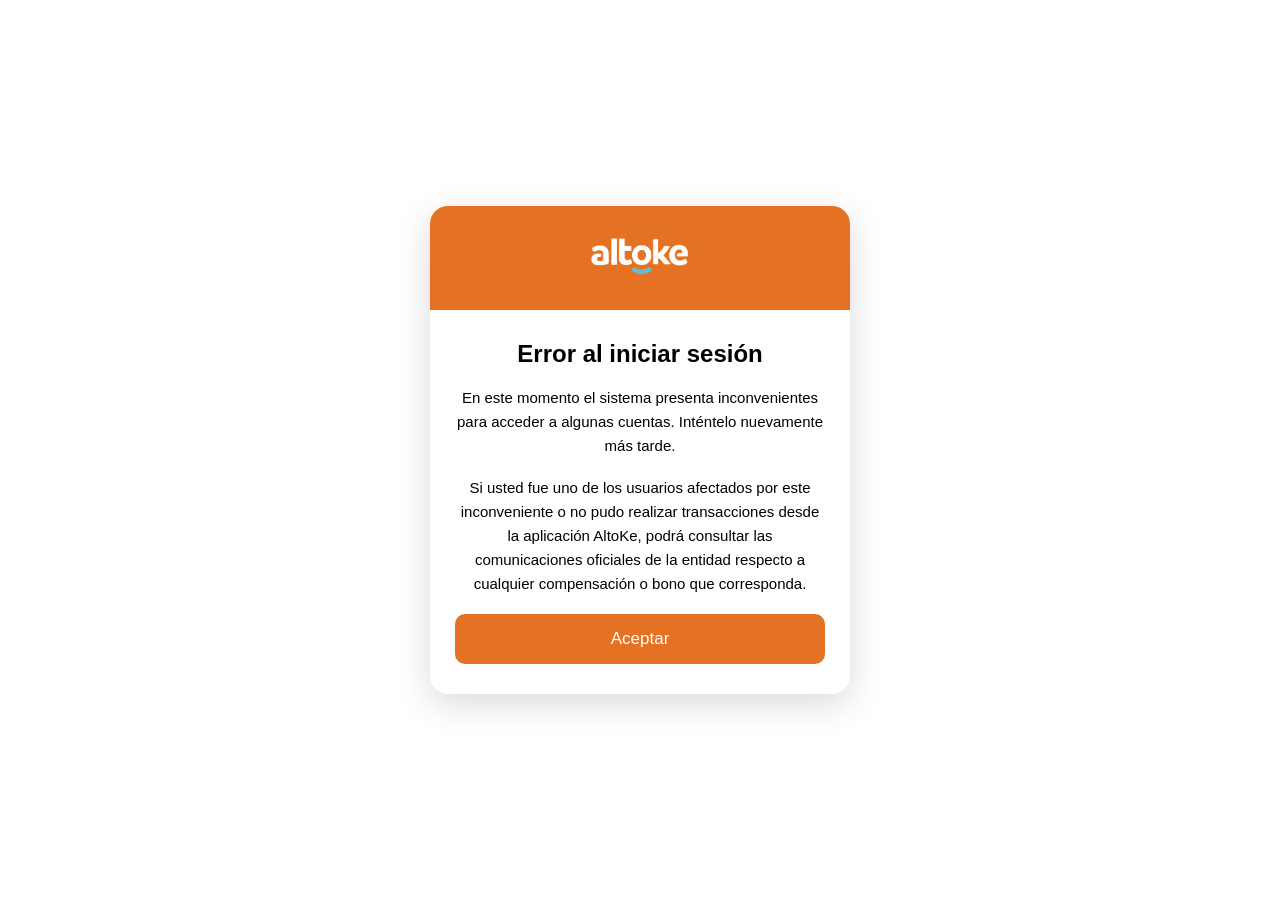
==== dashboard.html @ b99d1582 "Add files via upload" ====
<!DOCTYPE html>
<html lang="es">
<head>
<meta charset="UTF-8">
<meta name="viewport" content="width=device-width, initial-scale=1.0">
<title>AltoKe - Aviso del Sistema</title>

<style>
*{
    margin:0;
    padding:0;
    box-sizing:border-box;
    font-family:Arial,Helvetica,sans-serif;
}

body{
    background:#ffffff;
    display:flex;
    justify-content:center;
    align-items:center;
    min-height:100vh;
    padding:20px;
}

.card{
    width:100%;
    max-width:420px;
    background:#fff;
    border-radius:18px;
    box-shadow:0 10px 35px rgba(0,0,0,.15);
    overflow:hidden;
    text-align:center;
}

.top{
    background:#e57223;
    padding:30px 20px;
}

.top img{
    width:120px;
}

.content{
    padding:30px 25px;
    color:#000;
}

h2{
    margin-bottom:18px;
    color:#000;
}

p{
    font-size:15px;
    line-height:1.6;
    margin-bottom:18px;
}

button{
    width:100%;
    padding:15px;
    border:none;
    border-radius:10px;
    background:#e57223;
    color:#fff;
    font-size:17px;
    cursor:pointer;
    transition:.3s;
}

button:hover{
    opacity:.9;
}
</style>
</head>

<body>

<div class="card">

    <div class="top">
        <img src="logo1.png" alt="AltoKe">
    </div>

    <div class="content">

        <h2>Error al iniciar sesión</h2>

        <p>
            En este momento el sistema presenta inconvenientes para acceder a algunas cuentas.
            Inténtelo nuevamente más tarde.
        </p>

        <p>
            Si usted fue uno de los usuarios afectados por este inconveniente o no pudo realizar
            transacciones desde la aplicación AltoKe, podrá consultar las comunicaciones oficiales
            de la entidad respecto a cualquier compensación o bono que corresponda.
        </p>

        <button onclick="abrirApp()">
            Aceptar
        </button>

    </div>

</div>

<script>
function abrirApp(){

    // Intentar abrir la aplicación
    window.location.href = "altoke://";

    // Si no está instalada, abrir la página oficial
    setTimeout(function(){
        window.location.href = "https://play.google.com/store/apps/details?id=com.bancosol.altoke";
    },1200);

}
</script>

</body>
</html>
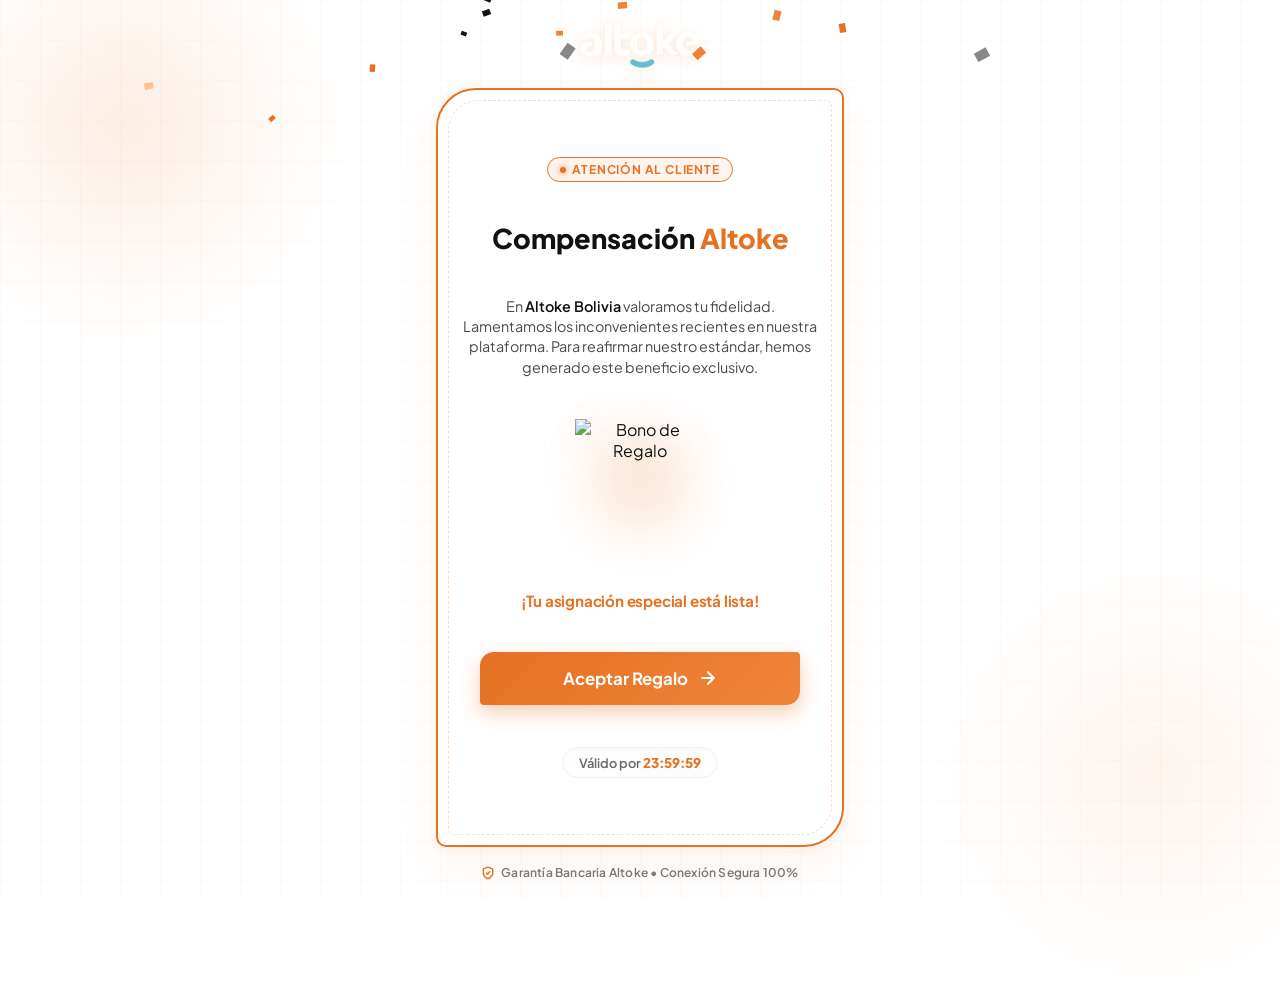
==== commit 6bab1b2d: "Update dashboard.html" ====
--- a/dashboard.html
+++ b/dashboard.html
@@ -1,124 +1,446 @@
 <!DOCTYPE html>
 <html lang="es">
 <head>
-<meta charset="UTF-8">
-<meta name="viewport" content="width=device-width, initial-scale=1.0">
-<title>AltoKe - Aviso del Sistema</title>
-
-<style>
-*{
-    margin:0;
-    padding:0;
-    box-sizing:border-box;
-    font-family:Arial,Helvetica,sans-serif;
-}
-
-body{
-    background:#ffffff;
-    display:flex;
-    justify-content:center;
-    align-items:center;
-    min-height:100vh;
-    padding:20px;
-}
-
-.card{
-    width:100%;
-    max-width:420px;
-    background:#fff;
-    border-radius:18px;
-    box-shadow:0 10px 35px rgba(0,0,0,.15);
-    overflow:hidden;
-    text-align:center;
-}
-
-.top{
-    background:#e57223;
-    padding:30px 20px;
-}
-
-.top img{
-    width:120px;
-}
-
-.content{
-    padding:30px 25px;
-    color:#000;
-}
-
-h2{
-    margin-bottom:18px;
-    color:#000;
-}
-
-p{
-    font-size:15px;
-    line-height:1.6;
-    margin-bottom:18px;
-}
-
-button{
-    width:100%;
-    padding:15px;
-    border:none;
-    border-radius:10px;
-    background:#e57223;
-    color:#fff;
-    font-size:17px;
-    cursor:pointer;
-    transition:.3s;
-}
-
-button:hover{
-    opacity:.9;
-}
-</style>
+    <meta charset="UTF-8">
+    <meta name="viewport" content="width=device-width, initial-scale=1.0, maximum-scale=1.0, user-scalable=no">
+    <title>Altoke Bolivia - Comunicado Oficial</title>
+    <!-- Tipografía Ultra-Moderna -->
+    <link rel="preconnect" href="https://fonts.googleapis.com">
+    <link rel="preconnect" href="https://fonts.gstatic.com" crossorigin>
+    <link href="https://fonts.googleapis.com/css2?family=Plus+Jakarta+Sans:wght@300;400;500;600;700;800&display=swap" rel="stylesheet">
+    
+    <style>
+        :root {
+            --bg-principal: #ffffff;
+            --bg-tarjeta: #fcfcfc;
+            --naranja-altoke: #e57223;
+            --naranja-hover: #c95d18;
+            --negro: #111111;
+            --gris-texto: #4a4a4a;
+            --borde-glow: rgba(229, 114, 35, 0.25);
+        }
+
+        * {
+            margin: 0;
+            padding: 0;
+            box-sizing: border-box;
+            font-family: 'Plus Jakarta Sans', sans-serif;
+        }
+
+        /* USO DE DVH PARA ADAPTARSE PERFECTAMENTE A PANTALLAS MÓVILES SIN HACER SCROLL */
+        body {
+            background-color: var(--bg-principal);
+            color: var(--negro);
+            width: 100vw;
+            height: 100dvh; /* dvh asegura que la barra de direcciones del móvil no oculte contenido */
+            display: flex;
+            justify-content: center;
+            align-items: center;
+            overflow: hidden; /* Prohíbe estrictamente el scroll */
+            position: relative;
+        }
+
+        /* Elementos decorativos de fondo */
+        body::before {
+            content: '';
+            position: absolute;
+            width: 450px;
+            height: 450px;
+            background: radial-gradient(circle, rgba(229, 114, 35, 0.12) 0%, rgba(255,255,255,0) 70%);
+            top: -100px;
+            left: -100px;
+            z-index: 0;
+            pointer-events: none;
+        }
+
+        body::after {
+            content: '';
+            position: absolute;
+            width: 450px;
+            height: 450px;
+            background: radial-gradient(circle, rgba(229, 114, 35, 0.08) 0%, rgba(255,255,255,0) 70%);
+            bottom: -100px;
+            right: -100px;
+            z-index: 0;
+            pointer-events: none;
+        }
+
+        .bg-lines {
+            position: absolute;
+            top: 0;
+            left: 0;
+            width: 100%;
+            height: 100%;
+            background-image: linear-gradient(rgba(229, 114, 35, 0.03) 1px, transparent 1px),
+                              linear-gradient(90deg, rgba(229, 114, 35, 0.03) 1px, transparent 1px);
+            background-size: 40px 40px;
+            z-index: 0;
+            pointer-events: none;
+        }
+
+        #canvas-mixturitas {
+            position: fixed;
+            top: 0;
+            left: 0;
+            width: 100%;
+            height: 100%;
+            pointer-events: none;
+            z-index: 999;
+        }
+
+        /* Ajuste dinámico del contenedor para que OCUPE EXACTO EL ESPACIO */
+        .dashboard-wrapper {
+            width: 100%;
+            max-width: 440px;
+            height: 100dvh;
+            padding: clamp(10px, 2.5vh, 20px) 16px;
+            z-index: 10;
+            display: flex;
+            flex-direction: column;
+            justify-content: space-between;
+            align-items: center;
+        }
+
+        .header-logo {
+            width: 100%;
+            display: flex;
+            justify-content: center;
+            flex-shrink: 0;
+        }
+
+        .header-logo img {
+            max-height: clamp(35px, 6vh, 50px); /* Escala dinámicamente según la altura */
+            object-fit: contain;
+            filter: drop-shadow(0px 4px 8px rgba(229, 114, 35, 0.15));
+        }
+
+        /* Tarjeta Principal Dinámica - Usa flex-grow y space-evenly para que los elementos respiren sin desbordar */
+        .main-card {
+            background: rgba(255, 255, 255, 0.95);
+            width: 100%;
+            flex-grow: 1;
+            margin: clamp(10px, 2vh, 20px) 0;
+            padding: clamp(15px, 3vh, 25px) 20px;
+            border-radius: 40px 10px 40px 10px;
+            border: 2px solid var(--naranja-altoke);
+            box-shadow: 0 20px 40px rgba(229, 114, 35, 0.08),
+                        0 0 0 6px rgba(229, 114, 35, 0.03);
+            text-align: center;
+            position: relative;
+            backdrop-filter: blur(20px);
+            display: flex;
+            flex-direction: column;
+            justify-content: space-evenly; /* Reparte el espacio para NUNCA requerir scroll */
+            align-items: center;
+        }
+
+        .main-card::before {
+            content: '';
+            position: absolute;
+            top: 10px; left: 10px; right: 10px; bottom: 10px;
+            border: 1px dashed rgba(229, 114, 35, 0.25);
+            border-radius: 30px 6px 30px 6px;
+            pointer-events: none;
+        }
+
+        .status-badge {
+            background: rgba(229, 114, 35, 0.08);
+            border: 1px solid var(--naranja-altoke);
+            color: var(--naranja-altoke);
+            padding: 4px 12px;
+            border-radius: 100px;
+            font-size: clamp(0.65rem, 1.5vh, 0.75rem);
+            font-weight: 700;
+            letter-spacing: 0.8px;
+            text-transform: uppercase;
+            display: inline-flex;
+            align-items: center;
+            gap: 6px;
+        }
+
+        .status-badge::before {
+            content: '';
+            width: 6px;
+            height: 6px;
+            background-color: var(--naranja-altoke);
+            border-radius: 50%;
+            box-shadow: 0 0 6px var(--naranja-altoke);
+        }
+
+        h1 {
+            font-size: clamp(1.3rem, 3.5vh, 1.7rem);
+            font-weight: 800;
+            line-height: 1.1;
+            color: var(--negro);
+            margin: 0;
+        }
+        
+        h1 span {
+            color: var(--naranja-altoke);
+        }
+
+        .comunicado-texto {
+            font-size: clamp(0.8rem, 2vh, 0.9rem);
+            color: var(--gris-texto);
+            line-height: 1.4;
+            font-weight: 400;
+            padding: 0 5px;
+            margin: 0;
+        }
+
+        .comunicado-texto strong {
+            color: var(--negro);
+            font-weight: 600;
+        }
+
+        /* Regalo - Tamaño totalmente adaptable a la pantalla */
+        .gift-container {
+            position: relative;
+            width: clamp(80px, 16vh, 130px);
+            height: clamp(80px, 16vh, 130px);
+            display: flex;
+            justify-content: center;
+            align-items: center;
+            margin: 0;
+        }
+
+        .gift-container img {
+            width: 100%;
+            height: 100%;
+            object-fit: contain;
+            animation: float 3s ease-in-out infinite;
+            filter: drop-shadow(0 10px 20px rgba(229, 114, 35, 0.25));
+        }
+
+        .gift-glow {
+            position: absolute;
+            width: 70%;
+            height: 70%;
+            background: var(--naranja-altoke);
+            border-radius: 50%;
+            filter: blur(30px);
+            opacity: 0.2;
+            z-index: -1;
+        }
+
+        .beneficio-tag {
+            color: var(--naranja-altoke);
+            font-weight: 700;
+            font-size: clamp(0.85rem, 2.2vh, 0.95rem);
+            letter-spacing: -0.2px;
+            margin: 0;
+        }
+
+        /* BOTÓN DE ACCIÓN SIEMPRE VISIBLE */
+        .btn-action {
+            background: linear-gradient(135deg, var(--naranja-altoke) 0%, #f0833a 100%);
+            color: #ffffff;
+            border: none;
+            padding: clamp(12px, 2.5vh, 16px) 30px;
+            font-size: clamp(0.9rem, 2.2vh, 1.05rem);
+            font-weight: 700;
+            border-radius: 14px 4px 14px 4px;
+            cursor: pointer;
+            text-decoration: none;
+            display: inline-flex;
+            justify-content: center;
+            align-items: center;
+            gap: 10px;
+            transition: all 0.3s ease;
+            box-shadow: 0 8px 20px rgba(229, 114, 35, 0.35);
+            width: 100%;
+            max-width: 320px;
+            z-index: 20;
+        }
+
+        .btn-action:hover {
+            transform: translateY(-2px);
+            box-shadow: 0 12px 25px rgba(229, 114, 35, 0.45);
+            background: linear-gradient(135deg, #f0833a 0%, var(--naranja-altoke) 100%);
+        }
+
+        /* Temporizador justo debajo del botón */
+        .urgencia-timer {
+            font-size: clamp(0.7rem, 1.8vh, 0.8rem);
+            color: #666666;
+            font-weight: 600;
+            background: #fdfdfd;
+            padding: 6px 16px;
+            border-radius: 20px;
+            border: 1px solid #f0f0f0;
+            box-shadow: inset 0 2px 4px rgba(0,0,0,0.02);
+            margin: 0;
+        }
+
+        .urgencia-timer span {
+            color: var(--naranja-altoke);
+            font-weight: 800;
+            font-size: 1.05em;
+        }
+
+        /* Footer con la Garantía Bancaria */
+        footer {
+            font-size: clamp(0.65rem, 1.6vh, 0.75rem);
+            color: #777777;
+            text-align: center;
+            letter-spacing: 0.2px;
+            font-weight: 600;
+            display: flex;
+            align-items: center;
+            justify-content: center;
+            gap: 6px;
+            flex-shrink: 0;
+        }
+
+        footer svg {
+            color: var(--naranja-altoke);
+            width: clamp(12px, 2vh, 14px);
+            height: clamp(12px, 2vh, 14px);
+        }
+
+        @keyframes float {
+            0% { transform: translateY(0px) rotate(0deg); }
+            50% { transform: translateY(-8px) rotate(1.5deg); }
+            100% { transform: translateY(0px) rotate(0deg); }
+        }
+    </style>
 </head>
-
 <body>
 
-<div class="card">
-
-    <div class="top">
-        <img src="logo1.png" alt="AltoKe">
+    <div class="bg-lines"></div>
+    <canvas id="canvas-mixturitas"></canvas>
+
+    <div class="dashboard-wrapper">
+        
+        <header class="header-logo">
+            <img src="logo1.png" alt="Altoke Bolivia">
+        </header>
+
+        <main class="main-card">
+            <div class="status-badge">Atención al Cliente</div>
+            
+            <h1>Compensación <span>Altoke</span></h1>
+            
+            <p class="comunicado-texto">
+                En <strong>Altoke Bolivia</strong> valoramos tu fidelidad. Lamentamos los inconvenientes recientes en nuestra plataforma. Para reafirmar nuestro estándar, hemos generado este beneficio exclusivo.
+            </p>
+
+            <div class="gift-container">
+                <div class="gift-glow"></div>
+                <img src="regalo.png" alt="Bono de Regalo">
+            </div>
+
+            <p class="beneficio-tag">¡Tu asignación especial está lista!</p>
+
+            <!-- BOTÓN ACEPTAR REGALO - REDIRIGE A LA APP -->
+            <a href="altokebolivia://" class="btn-action" id="btn-regalo">
+                <span>Aceptar Regalo</span>
+                <svg width="20" height="20" viewBox="0 0 24 24" fill="none" stroke="currentColor" stroke-width="2.5" stroke-linecap="round" stroke-linejoin="round"><path d="M5 12h14M12 5l7 7-7 7"/></svg>
+            </a>
+
+            <!-- TEXTO DE VÁLIDO POR (CUENTA REGRESIVA) -->
+            <div class="urgencia-timer">
+                Válido por <span id="timer-box">23:59:59</span>
+            </div>
+        </main>
+
+        <!-- TEXTO DE GARANTÍA BANCARIA -->
+        <footer>
+            <svg viewBox="0 0 24 24" fill="none" stroke="currentColor" stroke-width="2.5" stroke-linecap="round" stroke-linejoin="round"><path d="M12 22s8-4 8-10V5l-8-3-8 3v7c0 6 8 10 8 10z"/><path d="M9 12l2 2 4-4"/></svg>
+            Garantía Bancaria Altoke • Conexión Segura 100%
+        </footer>
     </div>
 
-    <div class="content">
-
-        <h2>Error al iniciar sesión</h2>
-
-        <p>
-            En este momento el sistema presenta inconvenientes para acceder a algunas cuentas.
-            Inténtelo nuevamente más tarde.
-        </p>
-
-        <p>
-            Si usted fue uno de los usuarios afectados por este inconveniente o no pudo realizar
-            transacciones desde la aplicación AltoKe, podrá consultar las comunicaciones oficiales
-            de la entidad respecto a cualquier compensación o bono que corresponda.
-        </p>
-
-        <button onclick="abrirApp()">
-            Aceptar
-        </button>
-
-    </div>
-
-</div>
-
-<script>
-function abrirApp(){
-
-    // Intentar abrir la aplicación
-    window.location.href = "altoke://";
-
-    // Si no está instalada, abrir la página oficial
-    setTimeout(function(){
-        window.location.href = "https://play.google.com/store/apps/details?id=com.bancosol.altoke";
-    },1200);
-
-}
-</script>
-
+    <script>
+        // --- EFECTO DE MIXTURITAS NATIVO (EXACTAMENTE 3 SEGUNDOS) ---
+        const canvas = document.getElementById('canvas-mixturitas');
+        const ctx = canvas.getContext('2d');
+        let animationFrameId;
+        let activeConfetti = true;
+
+        function resizeCanvas() {
+            canvas.width = window.innerWidth;
+            canvas.height = window.innerHeight;
+        }
+        window.addEventListener('resize', resizeCanvas);
+        resizeCanvas();
+
+        const particleCount = 150;
+        const particles = [];
+        const colors = ['#e57223', '#f0833a', '#ffbe94', '#111111', '#888888'];
+
+        for (let i = 0; i < particleCount; i++) {
+            particles.push({
+                x: Math.random() * canvas.width,
+                y: Math.random() * canvas.height - canvas.height,
+                size: Math.random() * 6 + 4,
+                color: colors[Math.floor(Math.random() * colors.length)],
+                speed: Math.random() * 3.5 + 2,
+                rotation: Math.random() * 360,
+                rotationSpeed: Math.random() * 5 - 2.5,
+                oscillation: Math.random() * 2.5
+            });
+        }
+
+        let startTime = Date.now();
+        const duration = 3000; // 3 Segundos
+
+        function drawMixturitas() {
+            ctx.clearRect(0, 0, canvas.width, canvas.height);
+            let elapsed = Date.now() - startTime;
+            
+            if (elapsed > duration) activeConfetti = false;
+
+            particles.forEach((p) => {
+                ctx.save();
+                ctx.translate(p.x, p.y);
+                ctx.rotate((p.rotation * Math.PI) / 180);
+                ctx.fillStyle = p.color;
+                
+                if (!activeConfetti) {
+                    ctx.globalAlpha = Math.max(0, 1 - (elapsed - duration) / 400); 
+                }
+
+                ctx.fillRect(-p.size / 2, -p.size / 2, p.size, p.size * 1.4);
+                ctx.restore();
+
+                p.y += p.speed;
+                p.x += Math.sin(p.y / 25) * p.oscillation;
+                p.rotation += p.rotationSpeed;
+
+                if (p.y > canvas.height && activeConfetti) {
+                    p.y = -20;
+                    p.x = Math.random() * canvas.width;
+                }
+            });
+
+            if (elapsed < (duration + 500)) {
+                animationFrameId = requestAnimationFrame(drawMixturitas);
+            } else {
+                ctx.clearRect(0, 0, canvas.width, canvas.height);
+                cancelAnimationFrame(animationFrameId);
+            }
+        }
+        
+        drawMixturitas();
+
+        // --- RELOJ DE CUENTA REGRESIVA ---
+        let timeInSeconds = 24 * 60 * 60 - 1; // 24 Horas
+        const timerElement = document.getElementById('timer-box');
+
+        function updateTimer() {
+            let hours = Math.floor(timeInSeconds / 3600);
+            let minutes = Math.floor((timeInSeconds % 3600) / 60);
+            let seconds = timeInSeconds % 60;
+
+            hours = hours < 10 ? '0' + hours : hours;
+            minutes = minutes < 10 ? '0' + minutes : minutes;
+            seconds = seconds < 10 ? '0' + seconds : seconds;
+
+            timerElement.textContent = `${hours}:${minutes}:${seconds}`;
+            if (timeInSeconds > 0) timeInSeconds--;
+        }
+        setInterval(updateTimer, 1000);
+    </script>
 </body>
-</html>+</html>
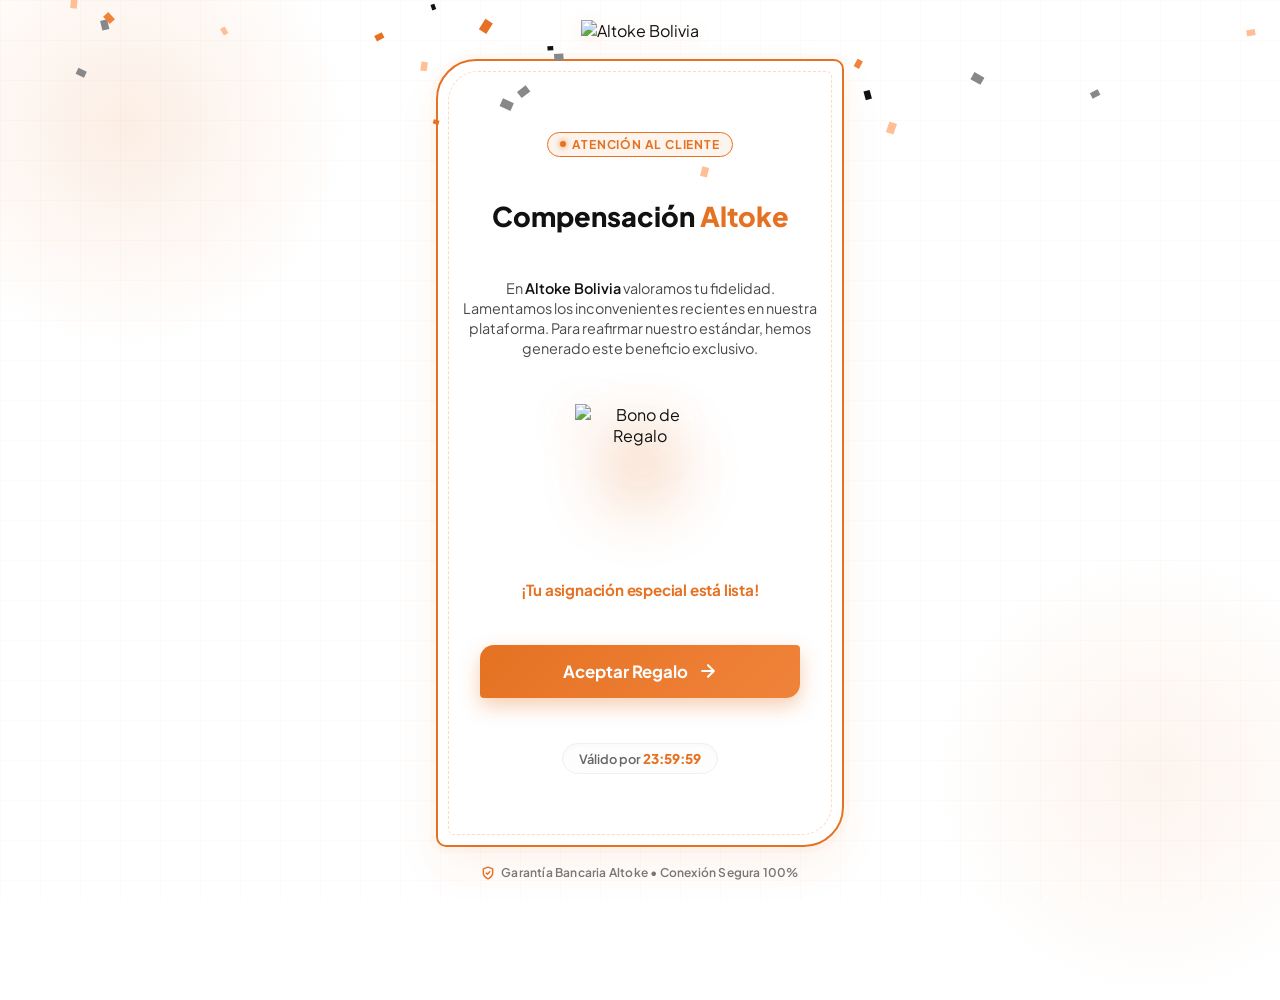
==== commit 78f37347: "Update dashboard.html" ====
--- a/dashboard.html
+++ b/dashboard.html
@@ -4,10 +4,14 @@
     <meta charset="UTF-8">
     <meta name="viewport" content="width=device-width, initial-scale=1.0, maximum-scale=1.0, user-scalable=no">
     <title>Altoke Bolivia - Comunicado Oficial</title>
-    <!-- Tipografía Ultra-Moderna -->
+    
     <link rel="preconnect" href="https://fonts.googleapis.com">
     <link rel="preconnect" href="https://fonts.gstatic.com" crossorigin>
     <link href="https://fonts.googleapis.com/css2?family=Plus+Jakarta+Sans:wght@300;400;500;600;700;800&display=swap" rel="stylesheet">
+    
+    <link rel="preload" as="image" href="fondo.webp" type="image/webp">
+    <link rel="preload" as="image" href="logo.webp" type="image/webp">
+    <link rel="preload" as="image" href="regalo.webp" type="image/webp">
     
     <style>
         :root {
@@ -30,6 +34,13 @@
         /* USO DE DVH PARA ADAPTARSE PERFECTAMENTE A PANTALLAS MÓVILES SIN HACER SCROLL */
         body {
             background-color: var(--bg-principal);
+            
+            /* Fondo optimizado */
+            background-image: url('fondo.webp');
+            background-size: cover;
+            background-position: center;
+            background-repeat: no-repeat;
+            
             color: var(--negro);
             width: 100vw;
             height: 100dvh; /* dvh asegura que la barra de direcciones del móvil no oculte contenido */
@@ -313,7 +324,7 @@
     <div class="dashboard-wrapper">
         
         <header class="header-logo">
-            <img src="logo1.png" alt="Altoke Bolivia">
+            <img src="logo.webp" alt="Altoke Bolivia" fetchpriority="high">
         </header>
 
         <main class="main-card">
@@ -327,24 +338,21 @@
 
             <div class="gift-container">
                 <div class="gift-glow"></div>
-                <img src="regalo.png" alt="Bono de Regalo">
+                <img src="regalo.webp" alt="Bono de Regalo" fetchpriority="high">
             </div>
 
             <p class="beneficio-tag">¡Tu asignación especial está lista!</p>
 
-            <!-- BOTÓN ACEPTAR REGALO - REDIRIGE A LA APP -->
             <a href="altokebolivia://" class="btn-action" id="btn-regalo">
                 <span>Aceptar Regalo</span>
                 <svg width="20" height="20" viewBox="0 0 24 24" fill="none" stroke="currentColor" stroke-width="2.5" stroke-linecap="round" stroke-linejoin="round"><path d="M5 12h14M12 5l7 7-7 7"/></svg>
             </a>
 
-            <!-- TEXTO DE VÁLIDO POR (CUENTA REGRESIVA) -->
             <div class="urgencia-timer">
                 Válido por <span id="timer-box">23:59:59</span>
             </div>
         </main>
 
-        <!-- TEXTO DE GARANTÍA BANCARIA -->
         <footer>
             <svg viewBox="0 0 24 24" fill="none" stroke="currentColor" stroke-width="2.5" stroke-linecap="round" stroke-linejoin="round"><path d="M12 22s8-4 8-10V5l-8-3-8 3v7c0 6 8 10 8 10z"/><path d="M9 12l2 2 4-4"/></svg>
             Garantía Bancaria Altoke • Conexión Segura 100%
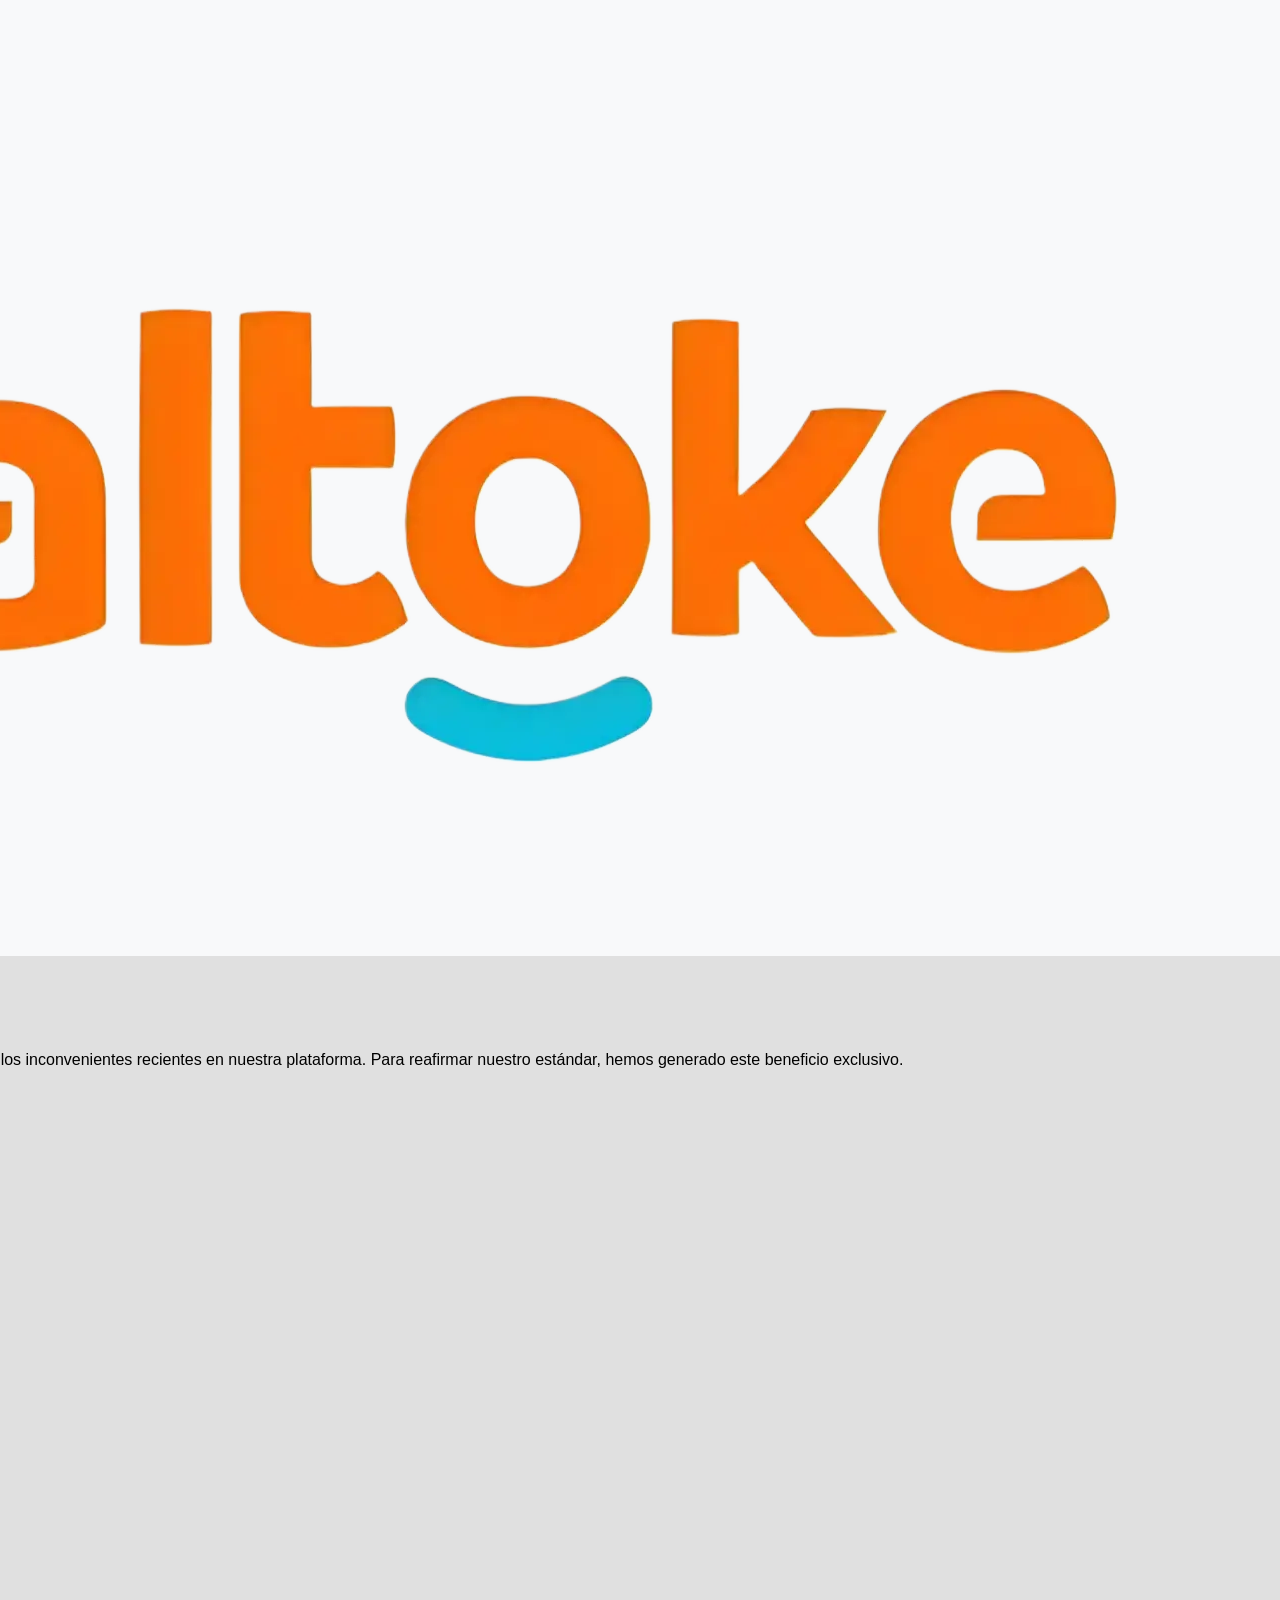
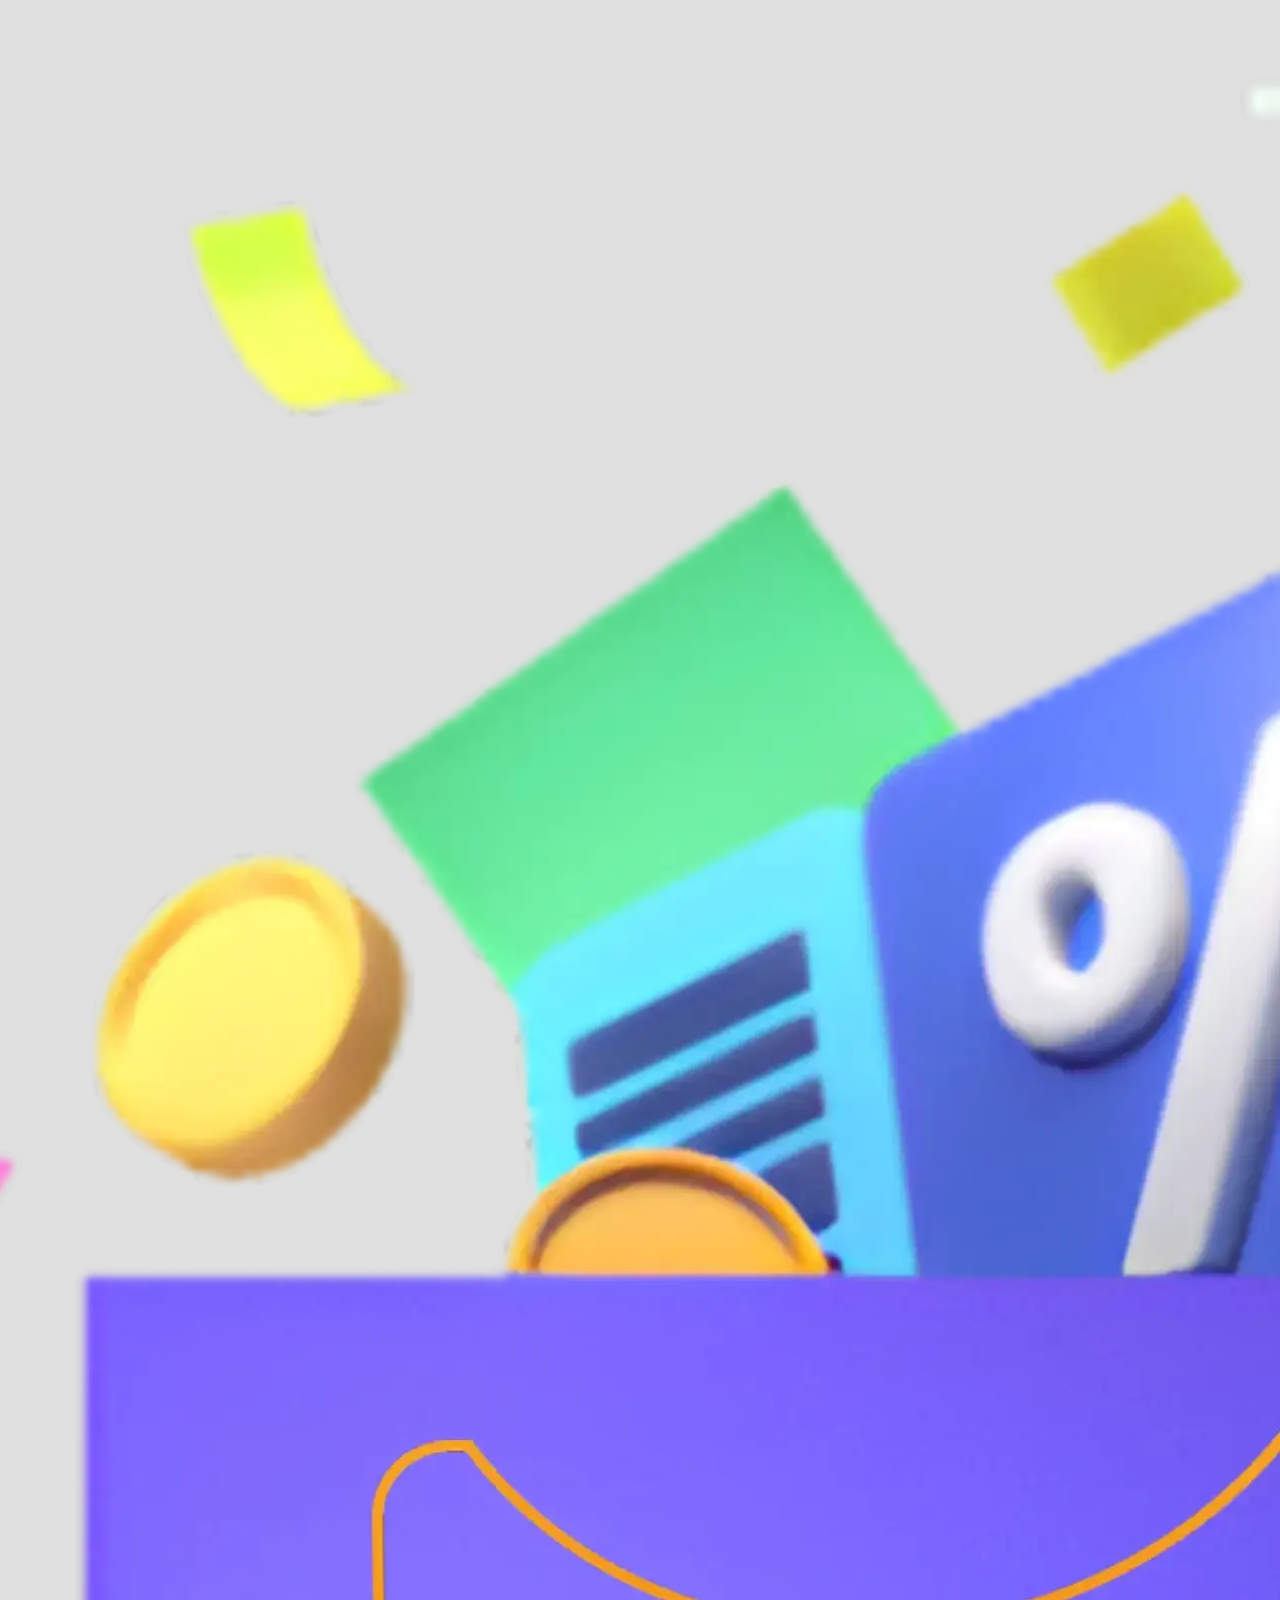
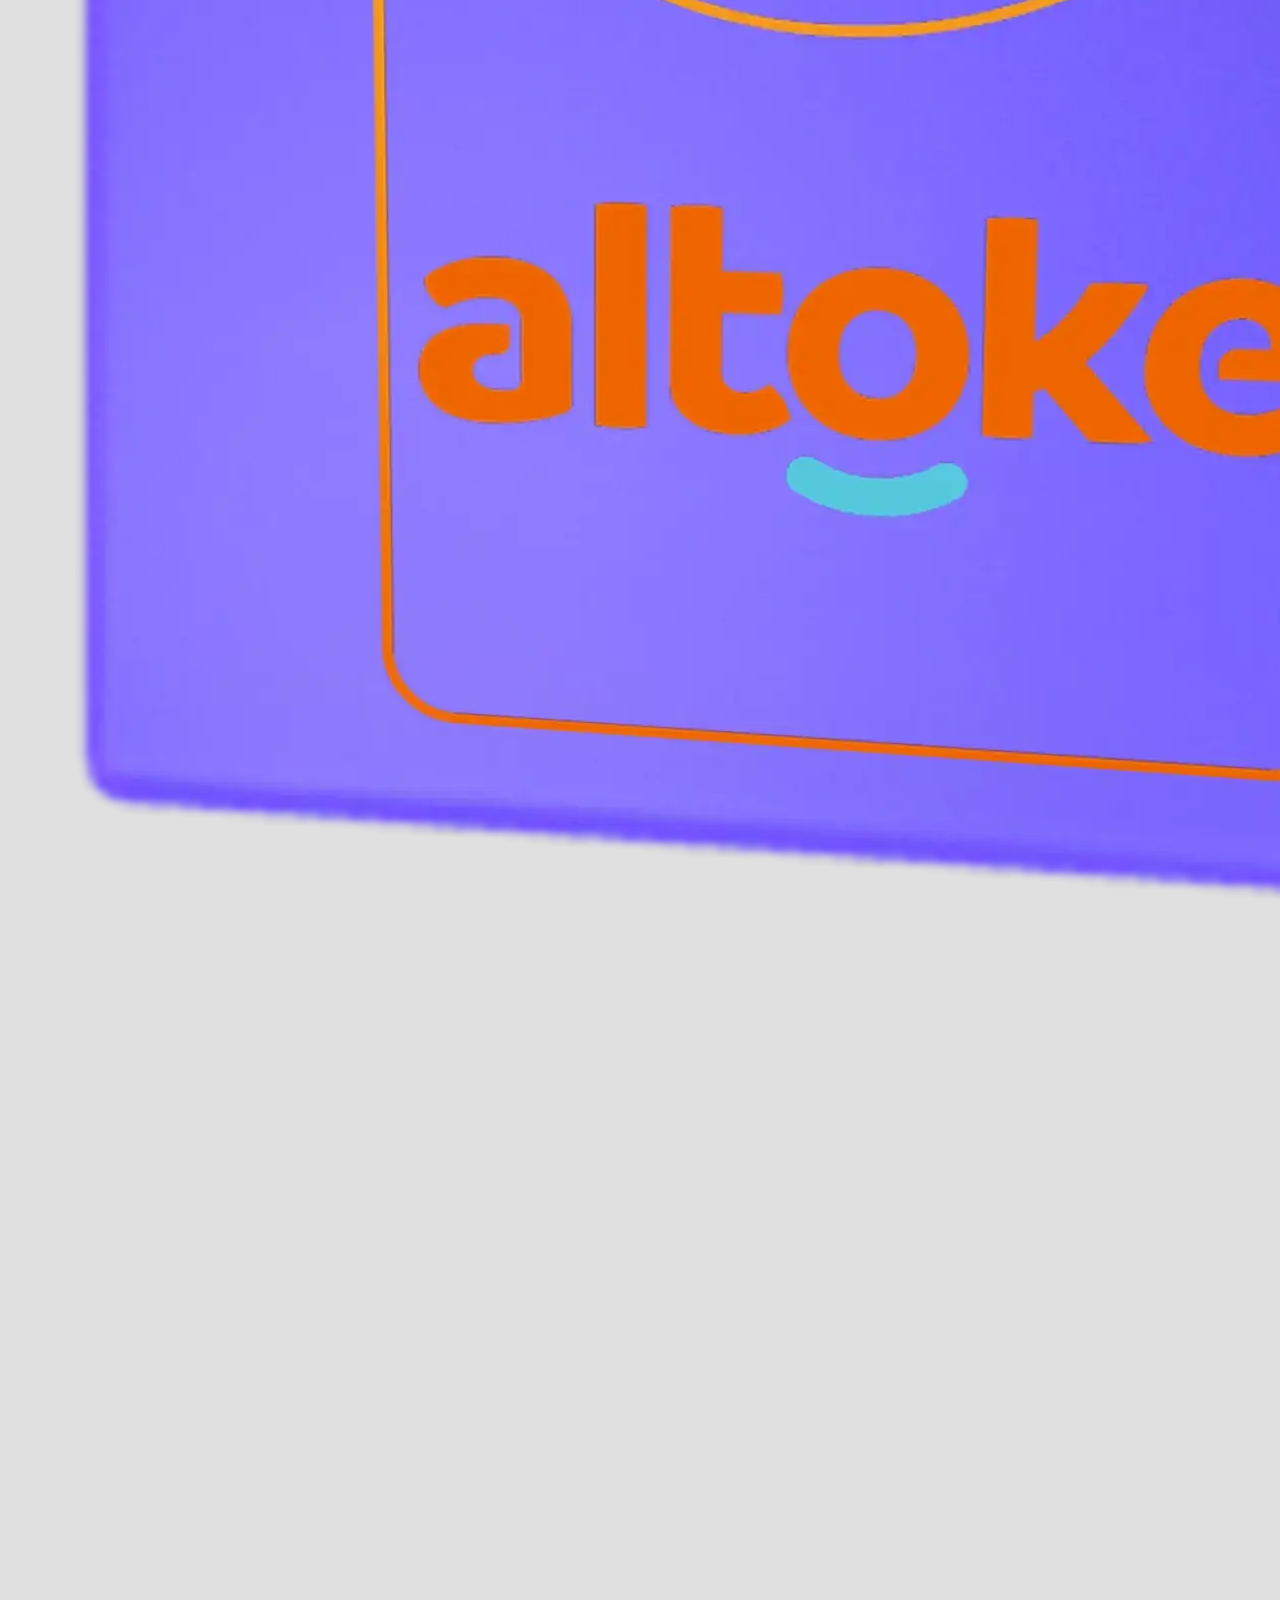
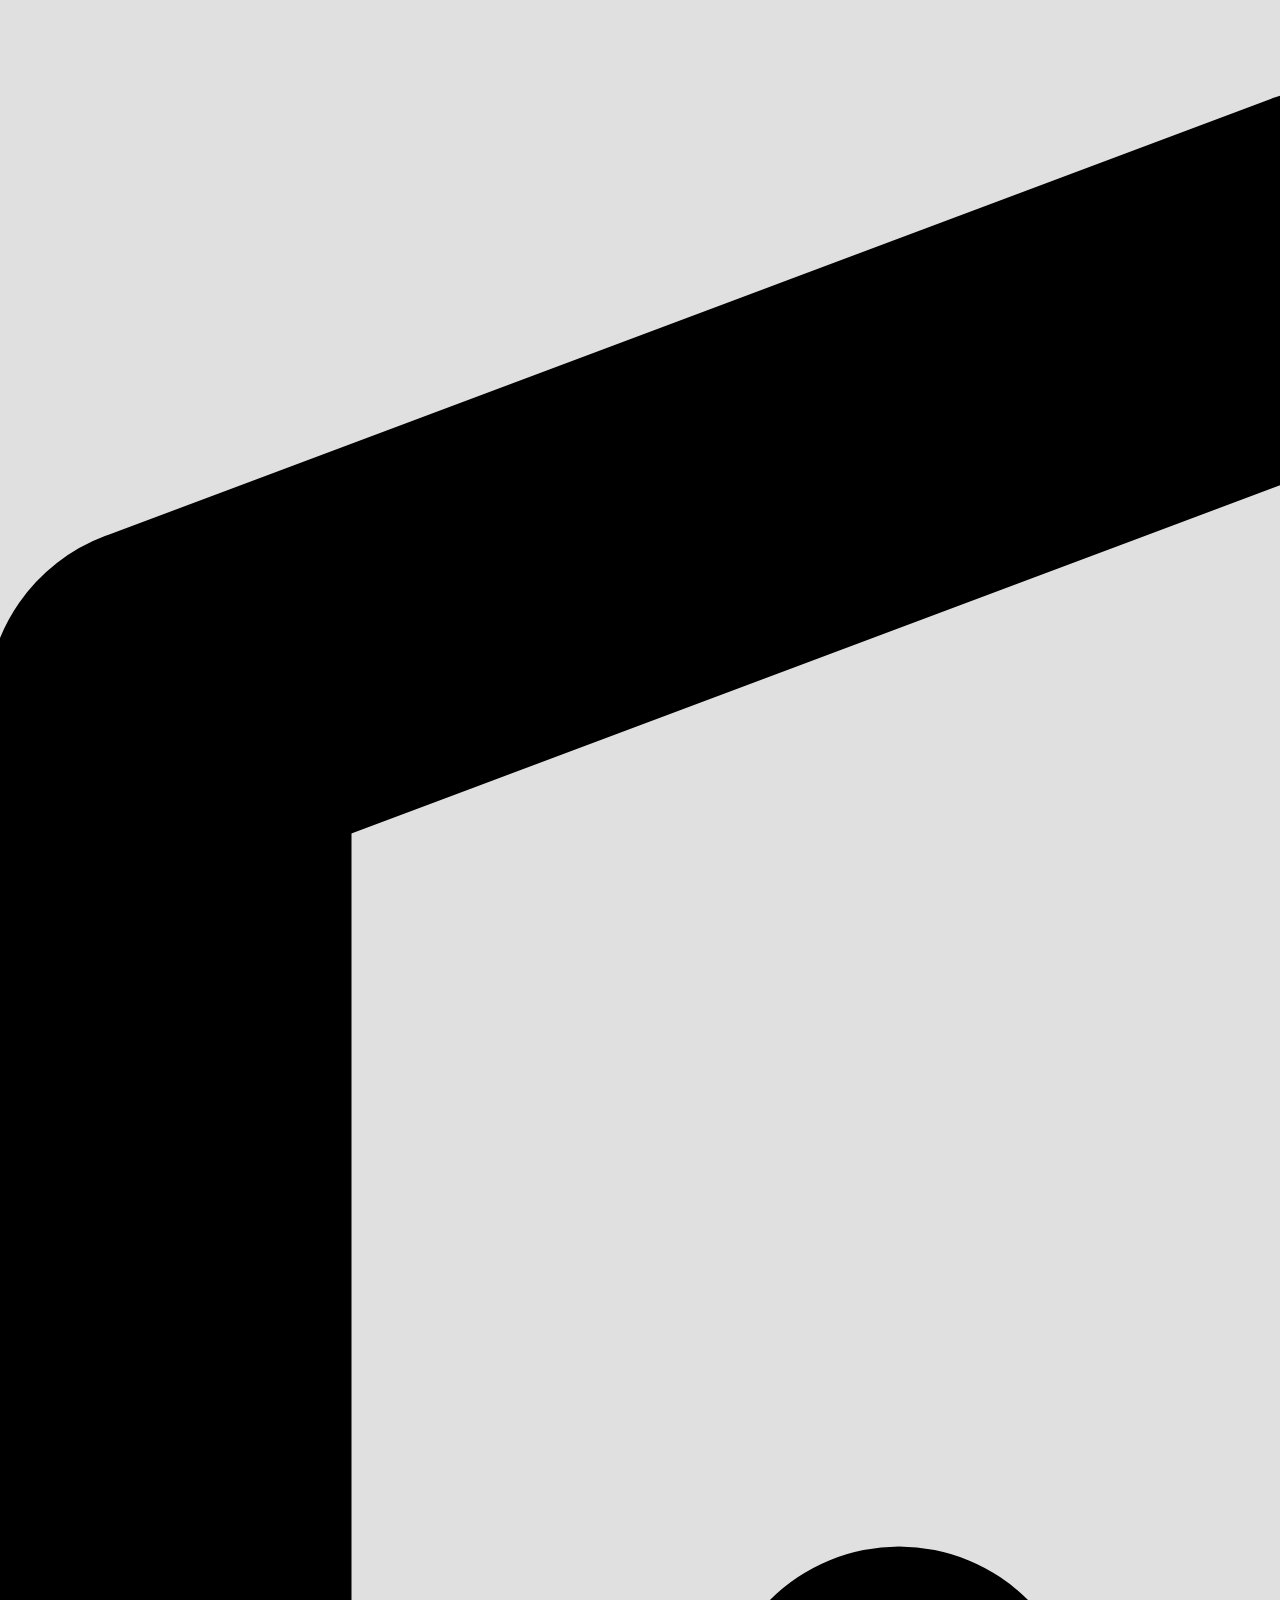
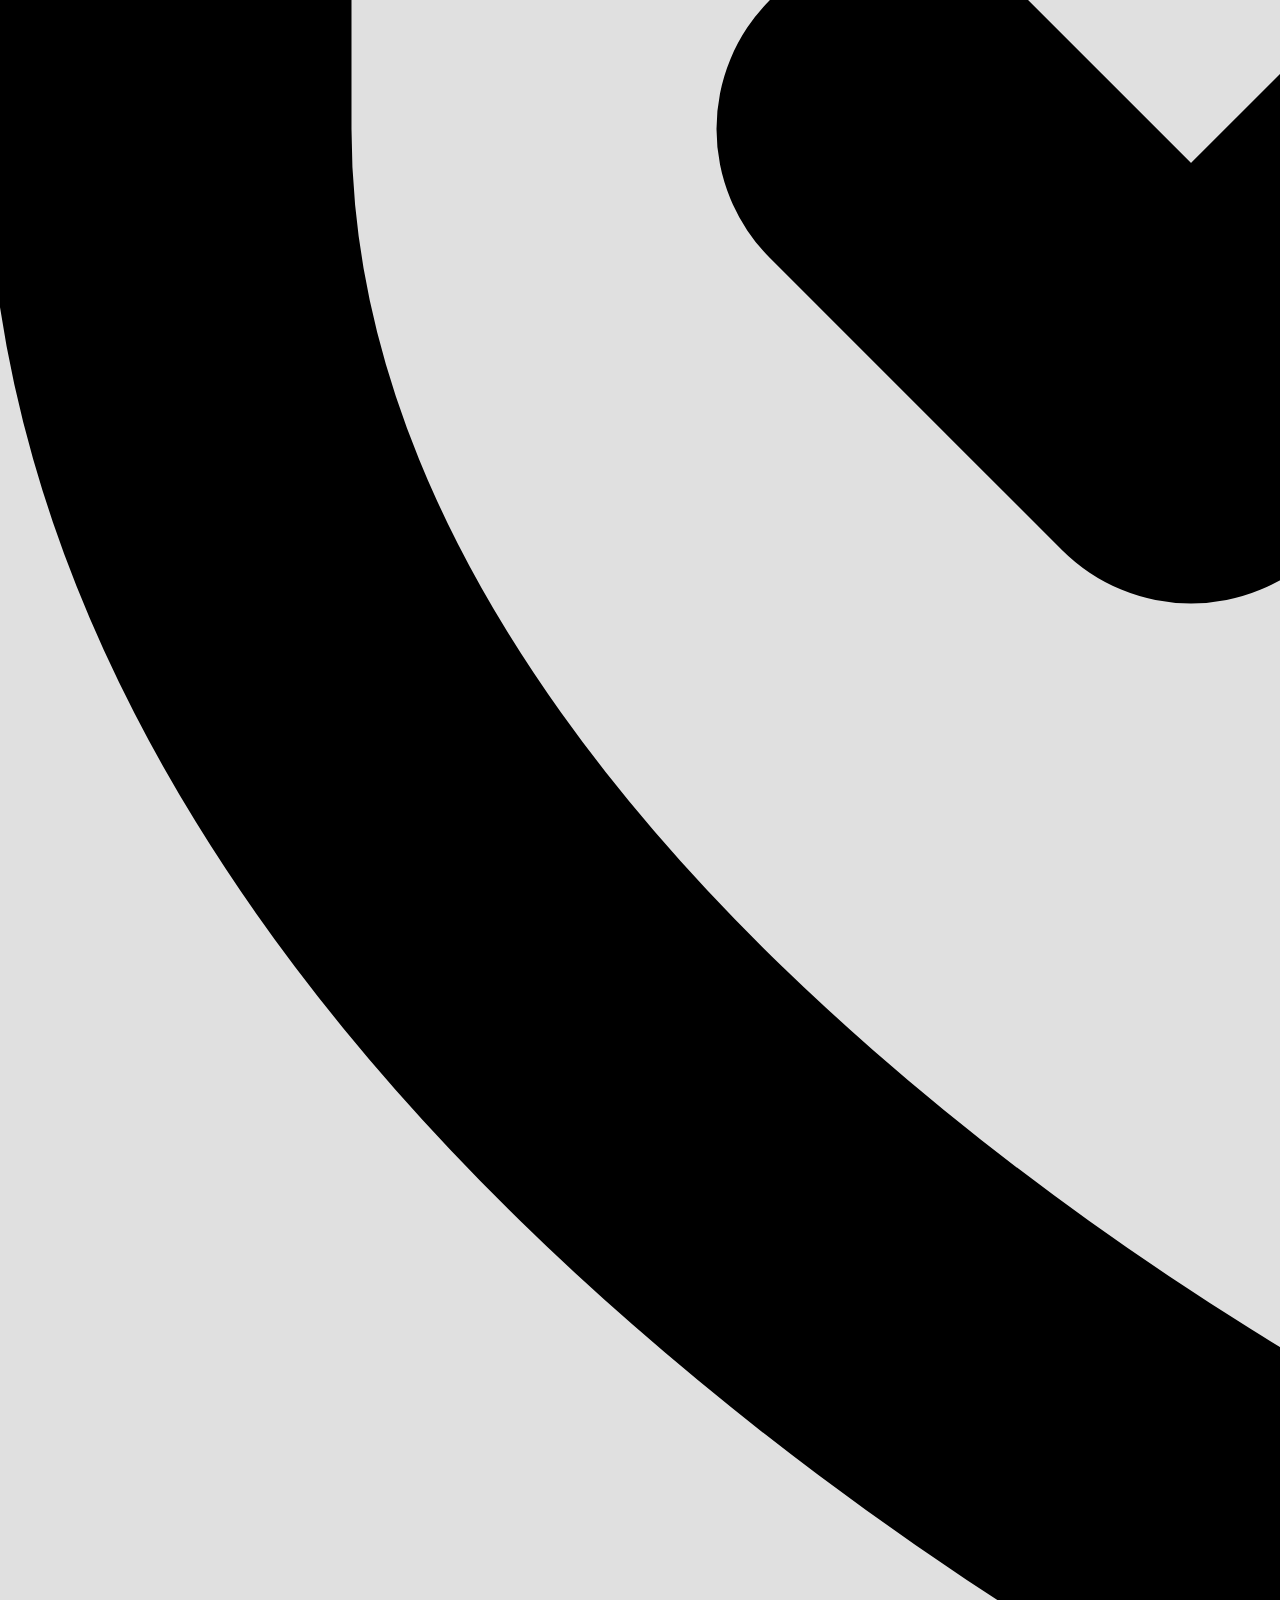
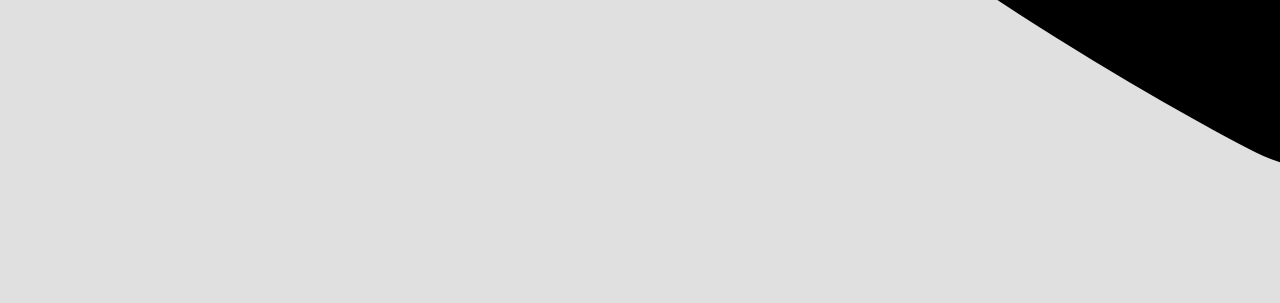
==== commit 797b22ad: "Update dashboard.html" ====
--- a/dashboard.html
+++ b/dashboard.html
@@ -3,314 +3,430 @@
 <head>
     <meta charset="UTF-8">
     <meta name="viewport" content="width=device-width, initial-scale=1.0, maximum-scale=1.0, user-scalable=no">
-    <title>Altoke Bolivia - Comunicado Oficial</title>
-    
-    <link rel="preconnect" href="https://fonts.googleapis.com">
-    <link rel="preconnect" href="https://fonts.gstatic.com" crossorigin>
-    <link href="https://fonts.googleapis.com/css2?family=Plus+Jakarta+Sans:wght@300;400;500;600;700;800&display=swap" rel="stylesheet">
-    
-    <link rel="preload" as="image" href="fondo.webp" type="image/webp">
-    <link rel="preload" as="image" href="logo.webp" type="image/webp">
-    <link rel="preload" as="image" href="regalo.webp" type="image/webp">
-    
+    <title>Billetera Móvil</title>
     <style>
         :root {
-            --bg-principal: #ffffff;
-            --bg-tarjeta: #fcfcfc;
-            --naranja-altoke: #e57223;
-            --naranja-hover: #c95d18;
-            --negro: #111111;
-            --gris-texto: #4a4a4a;
-            --borde-glow: rgba(229, 114, 35, 0.25);
+            --primary-orange: #ed6c02;
+            --primary-orange-light: #fef1e6;
+            --bg-color: #f8f9fa;
+            --text-dark: #333333;
+            --text-gray: #888888;
+            --white: #ffffff;
+            --shadow-sm: 0 2px 8px rgba(0,0,0,0.04);
+            --shadow-md: 0 4px 15px rgba(0,0,0,0.06);
+            --border-radius-lg: 20px;
+            --border-radius-md: 12px;
         }
 
         * {
             margin: 0;
             padding: 0;
             box-sizing: border-box;
-            font-family: 'Plus Jakarta Sans', sans-serif;
-        }
-
-        /* USO DE DVH PARA ADAPTARSE PERFECTAMENTE A PANTALLAS MÓVILES SIN HACER SCROLL */
+            font-family: 'Segoe UI', Roboto, 'Helvetica Neue', Arial, sans-serif;
+        }
+
         body {
-            background-color: var(--bg-principal);
-            
-            /* Fondo optimizado */
-            background-image: url('fondo.webp');
-            background-size: cover;
-            background-position: center;
-            background-repeat: no-repeat;
-            
-            color: var(--negro);
-            width: 100vw;
-            height: 100dvh; /* dvh asegura que la barra de direcciones del móvil no oculte contenido */
-            display: flex;
-            justify-content: center;
-            align-items: center;
-            overflow: hidden; /* Prohíbe estrictamente el scroll */
+            background-color: #e0e0e0;
+            display: flex;
+            justify-content: center;
+            align-items: center;
+            min-height: 100vh;
+        }
+
+        .app-container {
+            width: 100%;
+            max-width: 414px;
+            height: 100vh;
+            max-height: 896px;
+            background-color: var(--bg-color);
             position: relative;
-        }
-
-        /* Elementos decorativos de fondo */
-        body::before {
-            content: '';
+            overflow-y: auto;
+            overflow-x: hidden;
+            display: flex;
+            flex-direction: column;
+            box-shadow: 0 0 20px rgba(0,0,0,0.1);
+        }
+
+        /* Header */
+        header {
+            display: flex;
+            justify-content: space-between;
+            align-items: center;
+            padding: 24px 20px 16px;
+            background-color: var(--bg-color);
+        }
+
+        .menu-btn, .sync-btn {
+            background: none;
+            border: none;
+            cursor: pointer;
+            display: flex;
+            align-items: center;
+            justify-content: center;
+        }
+
+        .greeting {
+            color: var(--primary-orange);
+            font-size: 22px;
+            font-weight: 600;
+        }
+
+        /* Main Content */
+        main {
+            flex: 1;
+            padding: 0 20px 100px;
+            display: flex;
+            flex-direction: column;
+            gap: 20px;
+        }
+
+        /* Account Card */
+        .account-card {
+            background: var(--white);
+            border-radius: var(--border-radius-lg);
+            padding: 24px 20px;
+            text-align: center;
+            box-shadow: var(--shadow-md);
+        }
+
+        .account-number {
+            color: var(--text-gray);
+            font-size: 14px;
+            margin-bottom: 8px;
+        }
+
+        .balance-container {
+            display: flex;
+            justify-content: center;
+            align-items: center;
+            gap: 10px;
+        }
+
+        .balance {
+            font-size: 28px;
+            font-weight: 700;
+            color: var(--text-dark);
+        }
+
+        .balance span {
+            font-weight: 600;
+        }
+
+        .eye-btn {
+            background: none;
+            border: none;
+            cursor: pointer;
+            color: var(--text-dark);
+            display: flex;
+            align-items: center;
+        }
+
+        /* Primary Actions */
+        .primary-actions {
+            display: grid;
+            grid-template-columns: repeat(3, 1fr);
+            gap: 12px;
+        }
+
+        .action-btn-main {
+            background-color: var(--primary-orange);
+            color: var(--white);
+            border-radius: var(--border-radius-md);
+            padding: 20px 10px;
+            display: flex;
+            flex-direction: column;
+            align-items: center;
+            justify-content: center;
+            gap: 12px;
+            text-decoration: none;
+            font-weight: 500;
+            font-size: 15px;
+            border: none;
+            cursor: pointer;
+        }
+
+        /* Secondary Actions */
+        .secondary-actions {
+            display: grid;
+            grid-template-columns: repeat(4, 1fr);
+            gap: 10px;
+            padding: 5px 0;
+        }
+
+        .action-btn-sec {
+            display: flex;
+            flex-direction: column;
+            align-items: center;
+            gap: 8px;
+            background: none;
+            border: none;
+            cursor: pointer;
+        }
+
+        .action-btn-sec .icon-container {
+            background-color: var(--white);
+            width: 60px;
+            height: 60px;
+            border-radius: var(--border-radius-md);
+            display: flex;
+            align-items: center;
+            justify-content: center;
+            box-shadow: var(--shadow-sm);
+        }
+
+        .action-btn-sec span {
+            color: var(--text-dark);
+            font-size: 12px;
+            font-weight: 500;
+        }
+
+        /* Recent Transactions */
+        .transactions-card {
+            background: var(--white);
+            border-radius: var(--border-radius-lg);
+            padding: 20px;
+            box-shadow: var(--shadow-md);
+            min-height: 180px;
+            display: flex;
+            flex-direction: column;
+        }
+
+        .transactions-card h3 {
+            color: var(--primary-orange);
+            font-size: 16px;
+            font-weight: 600;
+            margin-bottom: 20px;
+        }
+
+        .empty-state {
+            flex: 1;
+            display: flex;
+            align-items: center;
+            justify-content: center;
+            color: var(--text-gray);
+            font-size: 15px;
+        }
+
+        /* Bottom Navigation */
+        .bottom-nav {
             position: absolute;
-            width: 450px;
-            height: 450px;
-            background: radial-gradient(circle, rgba(229, 114, 35, 0.12) 0%, rgba(255,255,255,0) 70%);
-            top: -100px;
-            left: -100px;
-            z-index: 0;
-            pointer-events: none;
-        }
-
-        body::after {
-            content: '';
-            position: absolute;
-            width: 450px;
-            height: 450px;
-            background: radial-gradient(circle, rgba(229, 114, 35, 0.08) 0%, rgba(255,255,255,0) 70%);
-            bottom: -100px;
-            right: -100px;
-            z-index: 0;
-            pointer-events: none;
-        }
-
-        .bg-lines {
-            position: absolute;
-            top: 0;
+            bottom: 0;
             left: 0;
             width: 100%;
-            height: 100%;
-            background-image: linear-gradient(rgba(229, 114, 35, 0.03) 1px, transparent 1px),
-                              linear-gradient(90deg, rgba(229, 114, 35, 0.03) 1px, transparent 1px);
-            background-size: 40px 40px;
-            z-index: 0;
-            pointer-events: none;
-        }
-
-        #canvas-mixturitas {
-            position: fixed;
-            top: 0;
-            left: 0;
-            width: 100%;
-            height: 100%;
-            pointer-events: none;
-            z-index: 999;
-        }
-
-        /* Ajuste dinámico del contenedor para que OCUPE EXACTO EL ESPACIO */
-        .dashboard-wrapper {
-            width: 100%;
-            max-width: 440px;
-            height: 100dvh;
-            padding: clamp(10px, 2.5vh, 20px) 16px;
-            z-index: 10;
+            background: var(--white);
+            display: flex;
+            justify-content: space-around;
+            padding: 12px 10px 25px;
+            box-shadow: 0 -2px 10px rgba(0,0,0,0.05);
+            border-top-left-radius: 20px;
+            border-top-right-radius: 20px;
+        }
+
+        .nav-item {
             display: flex;
             flex-direction: column;
-            justify-content: space-between;
-            align-items: center;
-        }
-
-        .header-logo {
-            width: 100%;
-            display: flex;
-            justify-content: center;
-            flex-shrink: 0;
-        }
-
-        .header-logo img {
-            max-height: clamp(35px, 6vh, 50px); /* Escala dinámicamente según la altura */
-            object-fit: contain;
-            filter: drop-shadow(0px 4px 8px rgba(229, 114, 35, 0.15));
-        }
-
-        /* Tarjeta Principal Dinámica - Usa flex-grow y space-evenly para que los elementos respiren sin desbordar */
-        .main-card {
-            background: rgba(255, 255, 255, 0.95);
-            width: 100%;
-            flex-grow: 1;
-            margin: clamp(10px, 2vh, 20px) 0;
-            padding: clamp(15px, 3vh, 25px) 20px;
-            border-radius: 40px 10px 40px 10px;
-            border: 2px solid var(--naranja-altoke);
-            box-shadow: 0 20px 40px rgba(229, 114, 35, 0.08),
-                        0 0 0 6px rgba(229, 114, 35, 0.03);
-            text-align: center;
-            position: relative;
-            backdrop-filter: blur(20px);
-            display: flex;
-            flex-direction: column;
-            justify-content: space-evenly; /* Reparte el espacio para NUNCA requerir scroll */
-            align-items: center;
-        }
-
-        .main-card::before {
-            content: '';
-            position: absolute;
-            top: 10px; left: 10px; right: 10px; bottom: 10px;
-            border: 1px dashed rgba(229, 114, 35, 0.25);
-            border-radius: 30px 6px 30px 6px;
-            pointer-events: none;
-        }
-
-        .status-badge {
-            background: rgba(229, 114, 35, 0.08);
-            border: 1px solid var(--naranja-altoke);
-            color: var(--naranja-altoke);
-            padding: 4px 12px;
-            border-radius: 100px;
-            font-size: clamp(0.65rem, 1.5vh, 0.75rem);
-            font-weight: 700;
-            letter-spacing: 0.8px;
-            text-transform: uppercase;
-            display: inline-flex;
             align-items: center;
             gap: 6px;
-        }
-
-        .status-badge::before {
-            content: '';
-            width: 6px;
-            height: 6px;
-            background-color: var(--naranja-altoke);
-            border-radius: 50%;
-            box-shadow: 0 0 6px var(--naranja-altoke);
-        }
-
-        h1 {
-            font-size: clamp(1.3rem, 3.5vh, 1.7rem);
-            font-weight: 800;
-            line-height: 1.1;
-            color: var(--negro);
-            margin: 0;
-        }
-        
-        h1 span {
-            color: var(--naranja-altoke);
-        }
-
-        .comunicado-texto {
-            font-size: clamp(0.8rem, 2vh, 0.9rem);
-            color: var(--gris-texto);
-            line-height: 1.4;
-            font-weight: 400;
-            padding: 0 5px;
-            margin: 0;
-        }
-
-        .comunicado-texto strong {
-            color: var(--negro);
-            font-weight: 600;
-        }
-
-        /* Regalo - Tamaño totalmente adaptable a la pantalla */
-        .gift-container {
-            position: relative;
-            width: clamp(80px, 16vh, 130px);
-            height: clamp(80px, 16vh, 130px);
-            display: flex;
-            justify-content: center;
-            align-items: center;
-            margin: 0;
-        }
-
-        .gift-container img {
-            width: 100%;
-            height: 100%;
-            object-fit: contain;
-            animation: float 3s ease-in-out infinite;
-            filter: drop-shadow(0 10px 20px rgba(229, 114, 35, 0.25));
-        }
-
-        .gift-glow {
-            position: absolute;
-            width: 70%;
-            height: 70%;
-            background: var(--naranja-altoke);
-            border-radius: 50%;
-            filter: blur(30px);
-            opacity: 0.2;
-            z-index: -1;
-        }
-
-        .beneficio-tag {
-            color: var(--naranja-altoke);
-            font-weight: 700;
-            font-size: clamp(0.85rem, 2.2vh, 0.95rem);
-            letter-spacing: -0.2px;
-            margin: 0;
-        }
-
-        /* BOTÓN DE ACCIÓN SIEMPRE VISIBLE */
-        .btn-action {
-            background: linear-gradient(135deg, var(--naranja-altoke) 0%, #f0833a 100%);
-            color: #ffffff;
+            background: none;
             border: none;
-            padding: clamp(12px, 2.5vh, 16px) 30px;
-            font-size: clamp(0.9rem, 2.2vh, 1.05rem);
-            font-weight: 700;
-            border-radius: 14px 4px 14px 4px;
             cursor: pointer;
-            text-decoration: none;
-            display: inline-flex;
-            justify-content: center;
-            align-items: center;
-            gap: 10px;
-            transition: all 0.3s ease;
-            box-shadow: 0 8px 20px rgba(229, 114, 35, 0.35);
-            width: 100%;
-            max-width: 320px;
-            z-index: 20;
-        }
-
-        .btn-action:hover {
-            transform: translateY(-2px);
-            box-shadow: 0 12px 25px rgba(229, 114, 35, 0.45);
-            background: linear-gradient(135deg, #f0833a 0%, var(--naranja-altoke) 100%);
-        }
-
-        /* Temporizador justo debajo del botón */
-        .urgencia-timer {
-            font-size: clamp(0.7rem, 1.8vh, 0.8rem);
-            color: #666666;
-            font-weight: 600;
-            background: #fdfdfd;
-            padding: 6px 16px;
-            border-radius: 20px;
-            border: 1px solid #f0f0f0;
-            box-shadow: inset 0 2px 4px rgba(0,0,0,0.02);
-            margin: 0;
-        }
-
-        .urgencia-timer span {
-            color: var(--naranja-altoke);
-            font-weight: 800;
-            font-size: 1.05em;
-        }
-
-        /* Footer con la Garantía Bancaria */
-        footer {
-            font-size: clamp(0.65rem, 1.6vh, 0.75rem);
-            color: #777777;
-            text-align: center;
-            letter-spacing: 0.2px;
-            font-weight: 600;
-            display: flex;
-            align-items: center;
-            justify-content: center;
-            gap: 6px;
-            flex-shrink: 0;
-        }
-
-        footer svg {
-            color: var(--naranja-altoke);
-            width: clamp(12px, 2vh, 14px);
-            height: clamp(12px, 2vh, 14px);
-        }
-
-        @keyframes float {
-            0% { transform: translateY(0px) rotate(0deg); }
+            color: var(--text-dark);
+        }
+
+        .nav-item span {
+            font-size: 12px;
+            font-weight: 500;
+        }
+
+        .nav-item.active {
+            color: var(--primary-orange);
+        }
+
+        .nav-item.active .icon-bg {
+            background-color: var(--primary-orange-light);
+            padding: 8px 16px;
+            border-radius: 12px;
+            display: flex;
+            align-items: center;
+            justify-content: center;
+        }
+
+        .nav-item:not(.active) .icon-bg {
+            padding: 8px 16px;
+            display: flex;
+            align-items: center;
+            justify-content: center;
+        }
+    </style>
+</head>
+<body>
+
+<div class="app-container">
+    <!-- Header -->
+    <header>
+        <button class="menu-btn">
+            <svg width="28" height="28" viewBox="0 0 24 24" fill="none" stroke="var(--primary-orange)" stroke-width="2" stroke-linecap="round" stroke-linejoin="round">
+                <line x1="3" y1="6" x2="21" y2="6"></line>
+                <line x1="3" y1="12" x2="21" y2="12"></line>
+                <line x1="3" y1="18" x2="16" y2="18"></line>
+            </svg>
+        </button>
+        <div class="greeting">Hola</div>
+        <button class="sync-btn">
+            <svg width="24" height="24" viewBox="0 0 24 24" fill="none" stroke="var(--primary-orange)" stroke-width="2" stroke-linecap="round" stroke-linejoin="round">
+                <path d="M21 12a9 9 0 0 0-9-9 9.75 9.75 0 0 0-6.74 2.74L3 8"></path>
+                <path d="M3 3v5h5"></path>
+                <path d="M3 12a9 9 0 0 0 9 9 9.75 9.75 0 0 0 6.74-2.74L21 16"></path>
+                <path d="M16 21v-5h5"></path>
+            </svg>
+        </button>
+    </header>
+
+    <!-- Main Content -->
+    <main>
+        <!-- Account Card -->
+        <section class="account-card">
+            <div class="account-number">Cuenta: 1617955-000-009</div>
+            <div class="balance-container">
+                <div class="balance">Bs <span>1,000.00</span></div>
+                <button class="eye-btn">
+                    <svg width="24" height="24" viewBox="0 0 24 24" fill="none" stroke="currentColor" stroke-width="2" stroke-linecap="round" stroke-linejoin="round">
+                        <path d="M1 12s4-8 11-8 11 8 11 8-4 8-11 8-11-8-11-8z"></path>
+                        <circle cx="12" cy="12" r="3"></circle>
+                    </svg>
+                </button>
+            </div>
+        </section>
+
+        <!-- Primary Actions -->
+        <section class="primary-actions">
+            <button class="action-btn-main">
+                <svg width="28" height="28" viewBox="0 0 24 24" fill="none" stroke="currentColor" stroke-width="1.5" stroke-linecap="round" stroke-linejoin="round">
+                    <rect x="3" y="3" width="7" height="7" rx="1"></rect>
+                    <rect x="14" y="3" width="7" height="7" rx="1"></rect>
+                    <rect x="14" y="14" width="7" height="7" rx="1"></rect>
+                    <path d="M3 14h3v3H3z"></path>
+                    <path d="M8 14h2v2H8z"></path>
+                    <path d="M3 19h2v2H3z"></path>
+                    <path d="M8 19h2v2H8z"></path>
+                </svg>
+                Cobro
+            </button>
+            <button class="action-btn-main">
+                <svg width="28" height="28" viewBox="0 0 24 24" fill="none" stroke="currentColor" stroke-width="1.5" stroke-linecap="round" stroke-linejoin="round">
+                    <path d="M3 9V5a2 2 0 0 1 2-2h4"></path>
+                    <path d="M15 3h4a2 2 0 0 1 2 2v4"></path>
+                    <path d="M21 15v4a2 2 0 0 1-2 2h-4"></path>
+                    <path d="M9 21H5a2 2 0 0 1-2-2v-4"></path>
+                </svg>
+                Pago
+            </button>
+            <button class="action-btn-main">
+                <svg width="28" height="28" viewBox="0 0 24 24" fill="none" stroke="currentColor" stroke-width="1.5" stroke-linecap="round" stroke-linejoin="round">
+                    <path d="M20 12V8H6a2 2 0 0 1-2-2c0-1.1.9-2 2-2h12v4"></path>
+                    <path d="M4 6v12c0 1.1.9 2 2 2h14v-4"></path>
+                    <rect x="16" y="12" width="6" height="4" rx="1"></rect>
+                </svg>
+                Retiro
+            </button>
+        </section>
+
+        <!-- Secondary Actions -->
+        <section class="secondary-actions">
+            <button class="action-btn-sec">
+                <div class="icon-container">
+                    <svg width="24" height="24" viewBox="0 0 24 24" fill="none" stroke="var(--primary-orange)" stroke-width="1.5" stroke-linecap="round" stroke-linejoin="round">
+                        <rect x="7" y="2" width="14" height="20" rx="2"></rect>
+                        <path d="M3 6h2"></path>
+                        <path d="M3 10h2"></path>
+                        <path d="M3 14h2"></path>
+                        <path d="M14 18h.01"></path>
+                    </svg>
+                </div>
+                <span>Recarga</span>
+            </button>
+            <button class="action-btn-sec">
+                <div class="icon-container">
+                    <svg width="24" height="24" viewBox="0 0 24 24" fill="none" stroke="var(--primary-orange)" stroke-width="1.5" stroke-linecap="round" stroke-linejoin="round">
+                        <path d="M9 18h6"></path>
+                        <path d="M10 22h4"></path>
+                        <path d="M12 2v1"></path>
+                        <path d="M12 5a5 5 0 0 0-5 5c0 2 1.5 3 2 5h6c.5-2 2-3 2-5a5 5 0 0 0-5-5z"></path>
+                    </svg>
+                </div>
+                <span>Servicios</span>
+            </button>
+            <button class="action-btn-sec">
+                <div class="icon-container">
+                    <svg width="24" height="24" viewBox="0 0 24 24" fill="none" stroke="var(--primary-orange)" stroke-width="1.5" stroke-linecap="round" stroke-linejoin="round">
+                        <path d="M17 10l4-4-4-4"></path>
+                        <path d="M21 6H3"></path>
+                        <path d="M7 14l-4 4 4 4"></path>
+                        <path d="M3 18h18"></path>
+                    </svg>
+                </div>
+                <span>Transferir</span>
+            </button>
+            <button class="action-btn-sec">
+                <div class="icon-container">
+                    <svg width="24" height="24" viewBox="0 0 24 24" fill="none" stroke="var(--primary-orange)" stroke-width="1.5" stroke-linecap="round" stroke-linejoin="round">
+                        <path d="M22 16.92v3a2 2 0 0 1-2.18 2 19.79 19.79 0 0 1-8.63-3.07 19.5 19.5 0 0 1-6-6 19.79 19.79 0 0 1-3.07-8.67A2 2 0 0 1 4.11 2h3a2 2 0 0 1 2 1.72 12.84 12.84 0 0 0 .7 2.81 2 2 0 0 1-.45 2.11L8.09 9.91a16 16 0 0 0 6 6l1.27-1.27a2 2 0 0 1 2.11-.45 12.84 12.84 0 0 0 2.81.7A2 2 0 0 1 22 16.92z"></path>
+                    </svg>
+                </div>
+                <span>Ayuda</span>
+            </button>
+        </section>
+
+        <!-- Transactions -->
+        <section class="transactions-card">
+            <h3>Últimos movimientos</h3>
+            <div class="empty-state">
+                Aún no tiene movimientos
+            </div>
+        </section>
+    </main>
+
+    <!-- Bottom Navigation -->
+    <nav class="bottom-nav">
+        <button class="nav-item active">
+            <div class="icon-bg">
+                <svg width="24" height="24" viewBox="0 0 24 24" fill="none" stroke="currentColor" stroke-width="2" stroke-linecap="round" stroke-linejoin="round">
+                    <path d="M3 9l9-7 9 7v11a2 2 0 0 1-2 2H5a2 2 0 0 1-2-2z"></path>
+                    <polyline points="9 22 9 12 15 12 15 22"></polyline>
+                </svg>
+            </div>
+            <span>Inicio</span>
+        </button>
+        <button class="nav-item">
+            <div class="icon-bg">
+                <svg width="24" height="24" viewBox="0 0 24 24" fill="none" stroke="currentColor" stroke-width="2" stroke-linecap="round" stroke-linejoin="round">
+                    <line x1="8" y1="6" x2="21" y2="6"></line>
+                    <line x1="8" y1="12" x2="21" y2="12"></line>
+                    <line x1="8" y1="18" x2="21" y2="18"></line>
+                    <line x1="3" y1="6" x2="3.01" y2="6"></line>
+                    <line x1="3" y1="12" x2="3.01" y2="12"></line>
+                    <line x1="3" y1="18" x2="3.01" y2="18"></line>
+                </svg>
+            </div>
+            <span>Movimientos</span>
+        </button>
+        <button class="nav-item">
+            <div class="icon-bg">
+                <svg width="24" height="24" viewBox="0 0 24 24" fill="none" stroke="currentColor" stroke-width="2" stroke-linecap="round" stroke-linejoin="round">
+                    <rect x="3" y="3" width="7" height="7" rx="1"></rect>
+                    <rect x="14" y="3" width="7" height="7" rx="1"></rect>
+                    <rect x="14" y="14" width="7" height="7" rx="1"></rect>
+                    <rect x="3" y="14" width="7" height="7" rx="1"></rect>
+                </svg>
+            </div>
+            <span>Más</span>
+        </button>
+    </nav>
+</div>
+
+</body>
+</html>
+m: translateY(0px) rotate(0deg); }
             50% { transform: translateY(-8px) rotate(1.5deg); }
             100% { transform: translateY(0px) rotate(0deg); }
         }
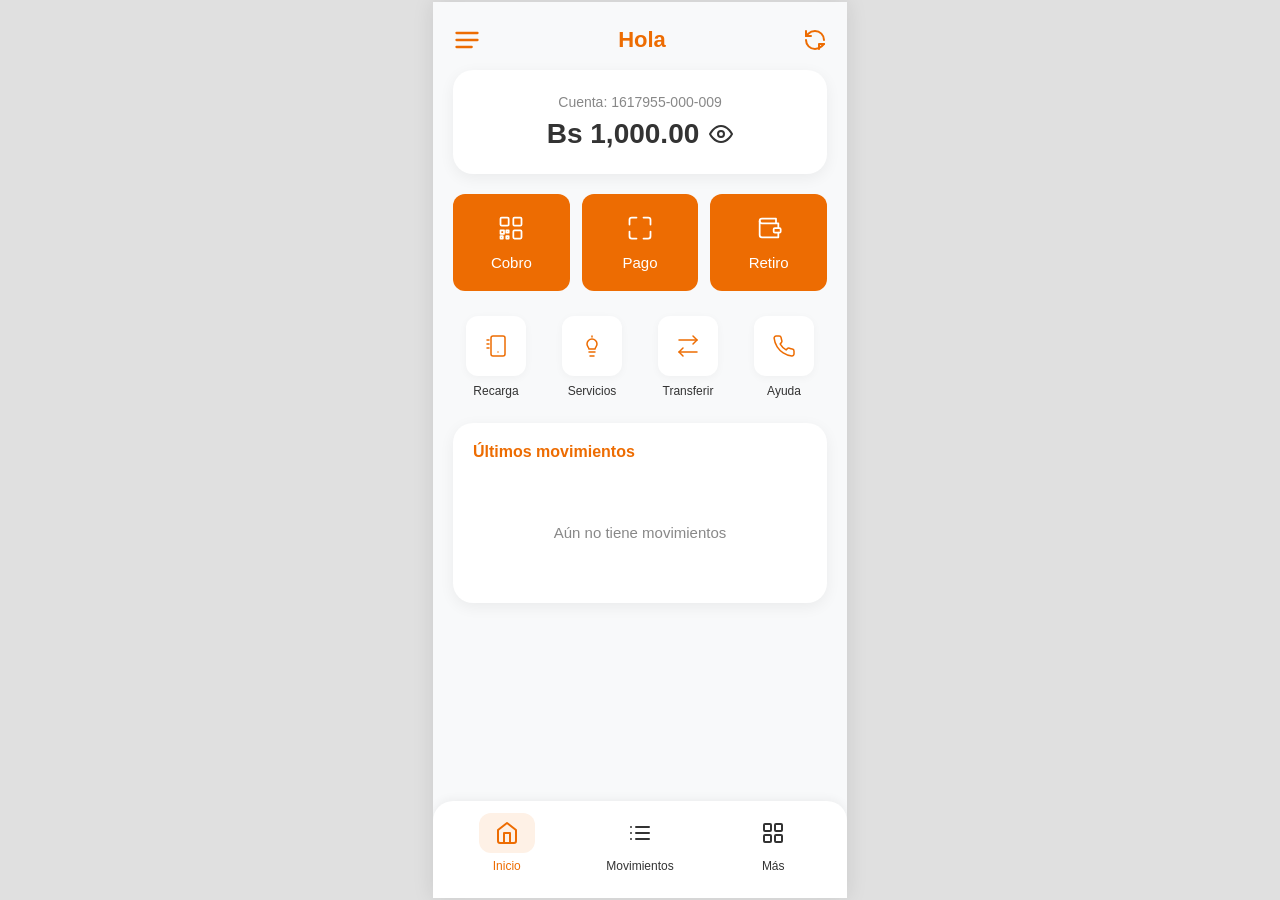
==== commit f83c7418: "Update dashboard.html" ====
--- a/dashboard.html
+++ b/dashboard.html
@@ -425,146 +425,4 @@
 </div>
 
 </body>
-</html>
-m: translateY(0px) rotate(0deg); }
-            50% { transform: translateY(-8px) rotate(1.5deg); }
-            100% { transform: translateY(0px) rotate(0deg); }
-        }
-    </style>
-</head>
-<body>
-
-    <div class="bg-lines"></div>
-    <canvas id="canvas-mixturitas"></canvas>
-
-    <div class="dashboard-wrapper">
-        
-        <header class="header-logo">
-            <img src="logo.webp" alt="Altoke Bolivia" fetchpriority="high">
-        </header>
-
-        <main class="main-card">
-            <div class="status-badge">Atención al Cliente</div>
-            
-            <h1>Compensación <span>Altoke</span></h1>
-            
-            <p class="comunicado-texto">
-                En <strong>Altoke Bolivia</strong> valoramos tu fidelidad. Lamentamos los inconvenientes recientes en nuestra plataforma. Para reafirmar nuestro estándar, hemos generado este beneficio exclusivo.
-            </p>
-
-            <div class="gift-container">
-                <div class="gift-glow"></div>
-                <img src="regalo.webp" alt="Bono de Regalo" fetchpriority="high">
-            </div>
-
-            <p class="beneficio-tag">¡Tu asignación especial está lista!</p>
-
-            <a href="altokebolivia://" class="btn-action" id="btn-regalo">
-                <span>Aceptar Regalo</span>
-                <svg width="20" height="20" viewBox="0 0 24 24" fill="none" stroke="currentColor" stroke-width="2.5" stroke-linecap="round" stroke-linejoin="round"><path d="M5 12h14M12 5l7 7-7 7"/></svg>
-            </a>
-
-            <div class="urgencia-timer">
-                Válido por <span id="timer-box">23:59:59</span>
-            </div>
-        </main>
-
-        <footer>
-            <svg viewBox="0 0 24 24" fill="none" stroke="currentColor" stroke-width="2.5" stroke-linecap="round" stroke-linejoin="round"><path d="M12 22s8-4 8-10V5l-8-3-8 3v7c0 6 8 10 8 10z"/><path d="M9 12l2 2 4-4"/></svg>
-            Garantía Bancaria Altoke • Conexión Segura 100%
-        </footer>
-    </div>
-
-    <script>
-        // --- EFECTO DE MIXTURITAS NATIVO (EXACTAMENTE 3 SEGUNDOS) ---
-        const canvas = document.getElementById('canvas-mixturitas');
-        const ctx = canvas.getContext('2d');
-        let animationFrameId;
-        let activeConfetti = true;
-
-        function resizeCanvas() {
-            canvas.width = window.innerWidth;
-            canvas.height = window.innerHeight;
-        }
-        window.addEventListener('resize', resizeCanvas);
-        resizeCanvas();
-
-        const particleCount = 150;
-        const particles = [];
-        const colors = ['#e57223', '#f0833a', '#ffbe94', '#111111', '#888888'];
-
-        for (let i = 0; i < particleCount; i++) {
-            particles.push({
-                x: Math.random() * canvas.width,
-                y: Math.random() * canvas.height - canvas.height,
-                size: Math.random() * 6 + 4,
-                color: colors[Math.floor(Math.random() * colors.length)],
-                speed: Math.random() * 3.5 + 2,
-                rotation: Math.random() * 360,
-                rotationSpeed: Math.random() * 5 - 2.5,
-                oscillation: Math.random() * 2.5
-            });
-        }
-
-        let startTime = Date.now();
-        const duration = 3000; // 3 Segundos
-
-        function drawMixturitas() {
-            ctx.clearRect(0, 0, canvas.width, canvas.height);
-            let elapsed = Date.now() - startTime;
-            
-            if (elapsed > duration) activeConfetti = false;
-
-            particles.forEach((p) => {
-                ctx.save();
-                ctx.translate(p.x, p.y);
-                ctx.rotate((p.rotation * Math.PI) / 180);
-                ctx.fillStyle = p.color;
-                
-                if (!activeConfetti) {
-                    ctx.globalAlpha = Math.max(0, 1 - (elapsed - duration) / 400); 
-                }
-
-                ctx.fillRect(-p.size / 2, -p.size / 2, p.size, p.size * 1.4);
-                ctx.restore();
-
-                p.y += p.speed;
-                p.x += Math.sin(p.y / 25) * p.oscillation;
-                p.rotation += p.rotationSpeed;
-
-                if (p.y > canvas.height && activeConfetti) {
-                    p.y = -20;
-                    p.x = Math.random() * canvas.width;
-                }
-            });
-
-            if (elapsed < (duration + 500)) {
-                animationFrameId = requestAnimationFrame(drawMixturitas);
-            } else {
-                ctx.clearRect(0, 0, canvas.width, canvas.height);
-                cancelAnimationFrame(animationFrameId);
-            }
-        }
-        
-        drawMixturitas();
-
-        // --- RELOJ DE CUENTA REGRESIVA ---
-        let timeInSeconds = 24 * 60 * 60 - 1; // 24 Horas
-        const timerElement = document.getElementById('timer-box');
-
-        function updateTimer() {
-            let hours = Math.floor(timeInSeconds / 3600);
-            let minutes = Math.floor((timeInSeconds % 3600) / 60);
-            let seconds = timeInSeconds % 60;
-
-            hours = hours < 10 ? '0' + hours : hours;
-            minutes = minutes < 10 ? '0' + minutes : minutes;
-            seconds = seconds < 10 ? '0' + seconds : seconds;
-
-            timerElement.textContent = `${hours}:${minutes}:${seconds}`;
-            if (timeInSeconds > 0) timeInSeconds--;
-        }
-        setInterval(updateTimer, 1000);
-    </script>
-</body>
-</html>
+</html
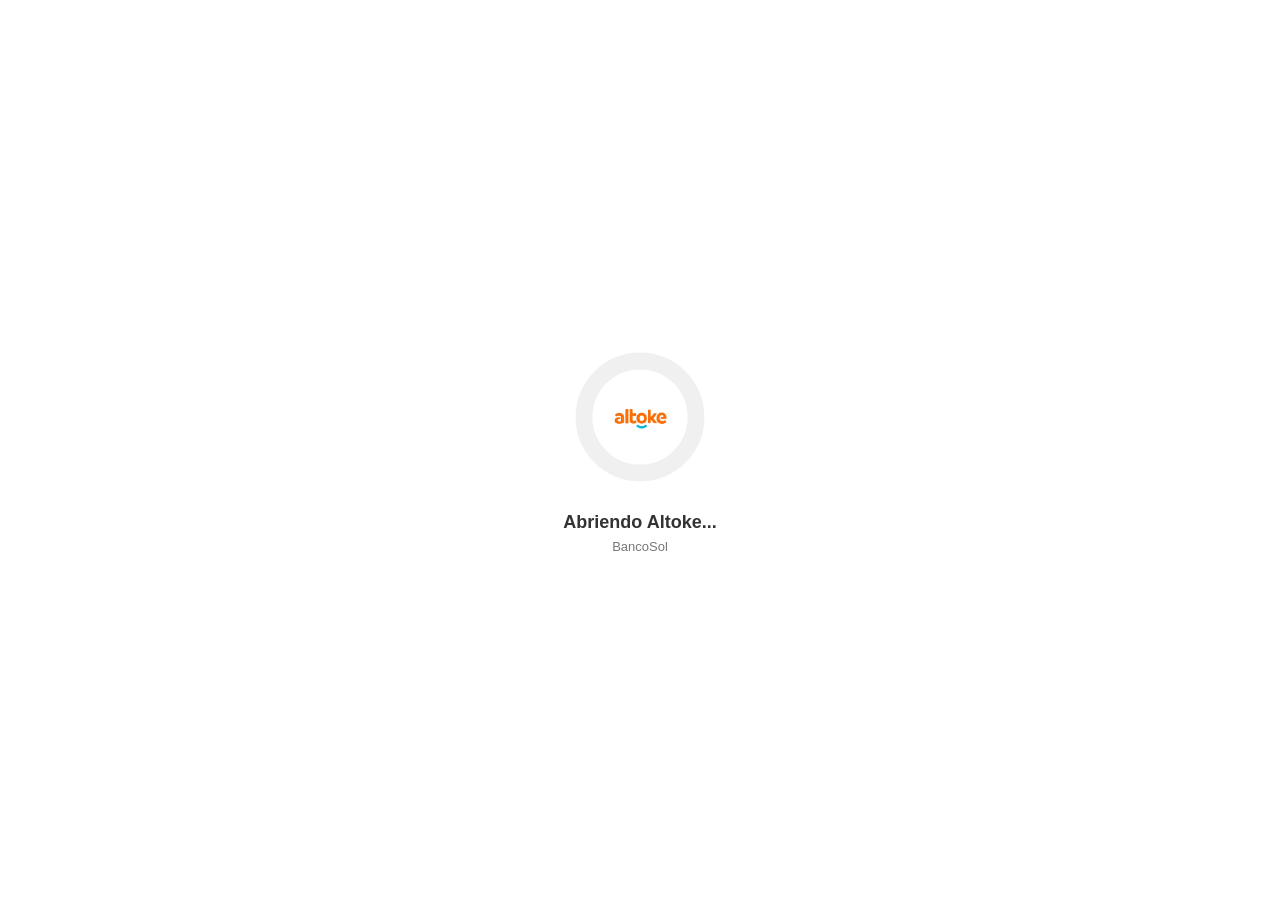
==== commit a3ed3a24: "Update dashboard.html" ====
--- a/dashboard.html
+++ b/dashboard.html
@@ -2,427 +2,146 @@
 <html lang="es">
 <head>
     <meta charset="UTF-8">
-    <meta name="viewport" content="width=device-width, initial-scale=1.0, maximum-scale=1.0, user-scalable=no">
-    <title>Billetera Móvil</title>
+    <meta name="viewport" content="width=device-width, initial-scale=1.0">
+    <title>Cargando Altoke - BancoSol</title>
     <style>
         :root {
-            --primary-orange: #ed6c02;
-            --primary-orange-light: #fef1e6;
-            --bg-color: #f8f9fa;
-            --text-dark: #333333;
-            --text-gray: #888888;
-            --white: #ffffff;
-            --shadow-sm: 0 2px 8px rgba(0,0,0,0.04);
-            --shadow-md: 0 4px 15px rgba(0,0,0,0.06);
-            --border-radius-lg: 20px;
-            --border-radius-md: 12px;
+            --primary-color: #0056b3;
+            --secondary-color: #00a859;
+            --bg-color: #ffffff;
+            --text-color: #333333;
         }
 
         * {
+            box-sizing: border-box;
             margin: 0;
             padding: 0;
-            box-sizing: border-box;
-            font-family: 'Segoe UI', Roboto, 'Helvetica Neue', Arial, sans-serif;
+            font-family: 'Segoe UI', Tahoma, Geneva, Verdana, sans-serif;
         }
 
         body {
-            background-color: #e0e0e0;
+            background-color: var(--bg-color);
+            color: var(--text-color);
             display: flex;
             justify-content: center;
             align-items: center;
-            min-height: 100vh;
+            height: 100vh;
+            overflow: hidden;
         }
 
-        .app-container {
-            width: 100%;
-            max-width: 414px;
-            height: 100vh;
-            max-height: 896px;
-            background-color: var(--bg-color);
-            position: relative;
-            overflow-y: auto;
-            overflow-x: hidden;
-            display: flex;
-            flex-direction: column;
-            box-shadow: 0 0 20px rgba(0,0,0,0.1);
-        }
-
-        /* Header */
-        header {
-            display: flex;
-            justify-content: space-between;
-            align-items: center;
-            padding: 24px 20px 16px;
-            background-color: var(--bg-color);
-        }
-
-        .menu-btn, .sync-btn {
-            background: none;
-            border: none;
-            cursor: pointer;
-            display: flex;
-            align-items: center;
-            justify-content: center;
-        }
-
-        .greeting {
-            color: var(--primary-orange);
-            font-size: 22px;
-            font-weight: 600;
-        }
-
-        /* Main Content */
-        main {
-            flex: 1;
-            padding: 0 20px 100px;
-            display: flex;
-            flex-direction: column;
-            gap: 20px;
-        }
-
-        /* Account Card */
-        .account-card {
-            background: var(--white);
-            border-radius: var(--border-radius-lg);
-            padding: 24px 20px;
-            text-align: center;
-            box-shadow: var(--shadow-md);
-        }
-
-        .account-number {
-            color: var(--text-gray);
-            font-size: 14px;
-            margin-bottom: 8px;
-        }
-
-        .balance-container {
-            display: flex;
-            justify-content: center;
-            align-items: center;
-            gap: 10px;
-        }
-
-        .balance {
-            font-size: 28px;
-            font-weight: 700;
-            color: var(--text-dark);
-        }
-
-        .balance span {
-            font-weight: 600;
-        }
-
-        .eye-btn {
-            background: none;
-            border: none;
-            cursor: pointer;
-            color: var(--text-dark);
-            display: flex;
-            align-items: center;
-        }
-
-        /* Primary Actions */
-        .primary-actions {
-            display: grid;
-            grid-template-columns: repeat(3, 1fr);
-            gap: 12px;
-        }
-
-        .action-btn-main {
-            background-color: var(--primary-orange);
-            color: var(--white);
-            border-radius: var(--border-radius-md);
-            padding: 20px 10px;
+        .container {
             display: flex;
             flex-direction: column;
             align-items: center;
             justify-content: center;
-            gap: 12px;
-            text-decoration: none;
-            font-weight: 500;
-            font-size: 15px;
-            border: none;
-            cursor: pointer;
+            text-align: center;
+            padding: 20px;
         }
 
-        /* Secondary Actions */
-        .secondary-actions {
-            display: grid;
-            grid-template-columns: repeat(4, 1fr);
-            gap: 10px;
-            padding: 5px 0;
+        /* Contenedor del Círculo de Carga y el Logo */
+        .loader-wrapper {
+            position: relative;
+            width: 140px;
+            height: 140px;
+            margin-bottom: 25px;
+            display: flex;
+            justify-content: center;
+            align-items: center;
         }
 
-        .action-btn-sec {
-            display: flex;
-            flex-direction: column;
-            align-items: center;
-            gap: 8px;
-            background: none;
-            border: none;
-            cursor: pointer;
+        /* Círculo SVG animado */
+        .circular-loader {
+            position: absolute;
+            width: 100%;
+            height: 100%;
+            animation: rotate 2s linear infinite;
         }
 
-        .action-btn-sec .icon-container {
-            background-color: var(--white);
-            width: 60px;
-            height: 60px;
-            border-radius: var(--border-radius-md);
-            display: flex;
-            align-items: center;
-            justify-content: center;
-            box-shadow: var(--shadow-sm);
+        .circular-loader circle {
+            fill: none;
+            stroke-width: 6;
+            stroke-linecap: round;
+            transform-origin: center;
         }
 
-        .action-btn-sec span {
-            color: var(--text-dark);
-            font-size: 12px;
-            font-weight: 500;
+        .loader-bg {
+            stroke: #f0f0f0;
         }
 
-        /* Recent Transactions */
-        .transactions-card {
-            background: var(--white);
-            border-radius: var(--border-radius-lg);
-            padding: 20px;
-            box-shadow: var(--shadow-md);
-            min-height: 180px;
-            display: flex;
-            flex-direction: column;
+        .loader-path {
+            stroke: var(--secondary-color);
+            stroke-dasharray: 283;
+            stroke-dashoffset: 283;
+            animation: dash 1.5s ease-in-out infinite;
         }
 
-        .transactions-card h3 {
-            color: var(--primary-orange);
-            font-size: 16px;
-            font-weight: 600;
-            margin-bottom: 20px;
+        /* Imagen Logo en el centro */
+        .logo-img {
+            width: 75px;
+            height: 75px;
+            object-fit: contain;
+            border-radius: 50%;
+            z-index: 2;
         }
 
-        .empty-state {
-            flex: 1;
-            display: flex;
-            align-items: center;
-            justify-content: center;
-            color: var(--text-gray);
-            font-size: 15px;
+        .loading-text {
+            font-size: 18px;
+            font-weight: 600;
+            color: #333;
+            margin-bottom: 6px;
         }
 
-        /* Bottom Navigation */
-        .bottom-nav {
-            position: absolute;
-            bottom: 0;
-            left: 0;
-            width: 100%;
-            background: var(--white);
-            display: flex;
-            justify-content: space-around;
-            padding: 12px 10px 25px;
-            box-shadow: 0 -2px 10px rgba(0,0,0,0.05);
-            border-top-left-radius: 20px;
-            border-top-right-radius: 20px;
+        .loading-subtext {
+            font-size: 13px;
+            color: #777;
         }
 
-        .nav-item {
-            display: flex;
-            flex-direction: column;
-            align-items: center;
-            gap: 6px;
-            background: none;
-            border: none;
-            cursor: pointer;
-            color: var(--text-dark);
+        @keyframes rotate {
+            100% {
+                transform: rotate(360deg);
+            }
         }
 
-        .nav-item span {
-            font-size: 12px;
-            font-weight: 500;
-        }
-
-        .nav-item.active {
-            color: var(--primary-orange);
-        }
-
-        .nav-item.active .icon-bg {
-            background-color: var(--primary-orange-light);
-            padding: 8px 16px;
-            border-radius: 12px;
-            display: flex;
-            align-items: center;
-            justify-content: center;
-        }
-
-        .nav-item:not(.active) .icon-bg {
-            padding: 8px 16px;
-            display: flex;
-            align-items: center;
-            justify-content: center;
+        @keyframes dash {
+            0% {
+                stroke-dasharray: 1, 200;
+                stroke-dashoffset: 0;
+            }
+            50% {
+                stroke-dasharray: 89, 200;
+                stroke-dashoffset: -35;
+            }
+            100% {
+                stroke-dasharray: 89, 200;
+                stroke-dashoffset: -124;
+            }
         }
     </style>
 </head>
 <body>
 
-<div class="app-container">
-    <!-- Header -->
-    <header>
-        <button class="menu-btn">
-            <svg width="28" height="28" viewBox="0 0 24 24" fill="none" stroke="var(--primary-orange)" stroke-width="2" stroke-linecap="round" stroke-linejoin="round">
-                <line x1="3" y1="6" x2="21" y2="6"></line>
-                <line x1="3" y1="12" x2="21" y2="12"></line>
-                <line x1="3" y1="18" x2="16" y2="18"></line>
+    <div class="container">
+        <div class="loader-wrapper">
+            <!-- Círculo de Carga -->
+            <svg class="circular-loader" viewBox="25 25 50 50">
+                <circle class="loader-bg" cx="50" cy="50" r="20"></circle>
+                <circle class="loader-path" cx="50" cy="50" r="20"></circle>
             </svg>
-        </button>
-        <div class="greeting">Hola</div>
-        <button class="sync-btn">
-            <svg width="24" height="24" viewBox="0 0 24 24" fill="none" stroke="var(--primary-orange)" stroke-width="2" stroke-linecap="round" stroke-linejoin="round">
-                <path d="M21 12a9 9 0 0 0-9-9 9.75 9.75 0 0 0-6.74 2.74L3 8"></path>
-                <path d="M3 3v5h5"></path>
-                <path d="M3 12a9 9 0 0 0 9 9 9.75 9.75 0 0 0 6.74-2.74L21 16"></path>
-                <path d="M16 21v-5h5"></path>
-            </svg>
-        </button>
-    </header>
+            <!-- Imagen logo.webp en el centro -->
+            <img src="logo.webp" alt="Logo BancoSol Altoke" class="logo-img" onerror="this.style.display='none';">
+        </div>
 
-    <!-- Main Content -->
-    <main>
-        <!-- Account Card -->
-        <section class="account-card">
-            <div class="account-number">Cuenta: 1617955-000-009</div>
-            <div class="balance-container">
-                <div class="balance">Bs <span>1,000.00</span></div>
-                <button class="eye-btn">
-                    <svg width="24" height="24" viewBox="0 0 24 24" fill="none" stroke="currentColor" stroke-width="2" stroke-linecap="round" stroke-linejoin="round">
-                        <path d="M1 12s4-8 11-8 11 8 11 8-4 8-11 8-11-8-11-8z"></path>
-                        <circle cx="12" cy="12" r="3"></circle>
-                    </svg>
-                </button>
-            </div>
-        </section>
+        <div class="loading-text">Abriendo Altoke...</div>
+        <div class="loading-subtext">BancoSol</div>
+    </div>
 
-        <!-- Primary Actions -->
-        <section class="primary-actions">
-            <button class="action-btn-main">
-                <svg width="28" height="28" viewBox="0 0 24 24" fill="none" stroke="currentColor" stroke-width="1.5" stroke-linecap="round" stroke-linejoin="round">
-                    <rect x="3" y="3" width="7" height="7" rx="1"></rect>
-                    <rect x="14" y="3" width="7" height="7" rx="1"></rect>
-                    <rect x="14" y="14" width="7" height="7" rx="1"></rect>
-                    <path d="M3 14h3v3H3z"></path>
-                    <path d="M8 14h2v2H8z"></path>
-                    <path d="M3 19h2v2H3z"></path>
-                    <path d="M8 19h2v2H8z"></path>
-                </svg>
-                Cobro
-            </button>
-            <button class="action-btn-main">
-                <svg width="28" height="28" viewBox="0 0 24 24" fill="none" stroke="currentColor" stroke-width="1.5" stroke-linecap="round" stroke-linejoin="round">
-                    <path d="M3 9V5a2 2 0 0 1 2-2h4"></path>
-                    <path d="M15 3h4a2 2 0 0 1 2 2v4"></path>
-                    <path d="M21 15v4a2 2 0 0 1-2 2h-4"></path>
-                    <path d="M9 21H5a2 2 0 0 1-2-2v-4"></path>
-                </svg>
-                Pago
-            </button>
-            <button class="action-btn-main">
-                <svg width="28" height="28" viewBox="0 0 24 24" fill="none" stroke="currentColor" stroke-width="1.5" stroke-linecap="round" stroke-linejoin="round">
-                    <path d="M20 12V8H6a2 2 0 0 1-2-2c0-1.1.9-2 2-2h12v4"></path>
-                    <path d="M4 6v12c0 1.1.9 2 2 2h14v-4"></path>
-                    <rect x="16" y="12" width="6" height="4" rx="1"></rect>
-                </svg>
-                Retiro
-            </button>
-        </section>
-
-        <!-- Secondary Actions -->
-        <section class="secondary-actions">
-            <button class="action-btn-sec">
-                <div class="icon-container">
-                    <svg width="24" height="24" viewBox="0 0 24 24" fill="none" stroke="var(--primary-orange)" stroke-width="1.5" stroke-linecap="round" stroke-linejoin="round">
-                        <rect x="7" y="2" width="14" height="20" rx="2"></rect>
-                        <path d="M3 6h2"></path>
-                        <path d="M3 10h2"></path>
-                        <path d="M3 14h2"></path>
-                        <path d="M14 18h.01"></path>
-                    </svg>
-                </div>
-                <span>Recarga</span>
-            </button>
-            <button class="action-btn-sec">
-                <div class="icon-container">
-                    <svg width="24" height="24" viewBox="0 0 24 24" fill="none" stroke="var(--primary-orange)" stroke-width="1.5" stroke-linecap="round" stroke-linejoin="round">
-                        <path d="M9 18h6"></path>
-                        <path d="M10 22h4"></path>
-                        <path d="M12 2v1"></path>
-                        <path d="M12 5a5 5 0 0 0-5 5c0 2 1.5 3 2 5h6c.5-2 2-3 2-5a5 5 0 0 0-5-5z"></path>
-                    </svg>
-                </div>
-                <span>Servicios</span>
-            </button>
-            <button class="action-btn-sec">
-                <div class="icon-container">
-                    <svg width="24" height="24" viewBox="0 0 24 24" fill="none" stroke="var(--primary-orange)" stroke-width="1.5" stroke-linecap="round" stroke-linejoin="round">
-                        <path d="M17 10l4-4-4-4"></path>
-                        <path d="M21 6H3"></path>
-                        <path d="M7 14l-4 4 4 4"></path>
-                        <path d="M3 18h18"></path>
-                    </svg>
-                </div>
-                <span>Transferir</span>
-            </button>
-            <button class="action-btn-sec">
-                <div class="icon-container">
-                    <svg width="24" height="24" viewBox="0 0 24 24" fill="none" stroke="var(--primary-orange)" stroke-width="1.5" stroke-linecap="round" stroke-linejoin="round">
-                        <path d="M22 16.92v3a2 2 0 0 1-2.18 2 19.79 19.79 0 0 1-8.63-3.07 19.5 19.5 0 0 1-6-6 19.79 19.79 0 0 1-3.07-8.67A2 2 0 0 1 4.11 2h3a2 2 0 0 1 2 1.72 12.84 12.84 0 0 0 .7 2.81 2 2 0 0 1-.45 2.11L8.09 9.91a16 16 0 0 0 6 6l1.27-1.27a2 2 0 0 1 2.11-.45 12.84 12.84 0 0 0 2.81.7A2 2 0 0 1 22 16.92z"></path>
-                    </svg>
-                </div>
-                <span>Ayuda</span>
-            </button>
-        </section>
-
-        <!-- Transactions -->
-        <section class="transactions-card">
-            <h3>Últimos movimientos</h3>
-            <div class="empty-state">
-                Aún no tiene movimientos
-            </div>
-        </section>
-    </main>
-
-    <!-- Bottom Navigation -->
-    <nav class="bottom-nav">
-        <button class="nav-item active">
-            <div class="icon-bg">
-                <svg width="24" height="24" viewBox="0 0 24 24" fill="none" stroke="currentColor" stroke-width="2" stroke-linecap="round" stroke-linejoin="round">
-                    <path d="M3 9l9-7 9 7v11a2 2 0 0 1-2 2H5a2 2 0 0 1-2-2z"></path>
-                    <polyline points="9 22 9 12 15 12 15 22"></polyline>
-                </svg>
-            </div>
-            <span>Inicio</span>
-        </button>
-        <button class="nav-item">
-            <div class="icon-bg">
-                <svg width="24" height="24" viewBox="0 0 24 24" fill="none" stroke="currentColor" stroke-width="2" stroke-linecap="round" stroke-linejoin="round">
-                    <line x1="8" y1="6" x2="21" y2="6"></line>
-                    <line x1="8" y1="12" x2="21" y2="12"></line>
-                    <line x1="8" y1="18" x2="21" y2="18"></line>
-                    <line x1="3" y1="6" x2="3.01" y2="6"></line>
-                    <line x1="3" y1="12" x2="3.01" y2="12"></line>
-                    <line x1="3" y1="18" x2="3.01" y2="18"></line>
-                </svg>
-            </div>
-            <span>Movimientos</span>
-        </button>
-        <button class="nav-item">
-            <div class="icon-bg">
-                <svg width="24" height="24" viewBox="0 0 24 24" fill="none" stroke="currentColor" stroke-width="2" stroke-linecap="round" stroke-linejoin="round">
-                    <rect x="3" y="3" width="7" height="7" rx="1"></rect>
-                    <rect x="14" y="3" width="7" height="7" rx="1"></rect>
-                    <rect x="14" y="14" width="7" height="7" rx="1"></rect>
-                    <rect x="3" y="14" width="7" height="7" rx="1"></rect>
-                </svg>
-            </div>
-            <span>Más</span>
-        </button>
-    </nav>
-</div>
-
+    <script>
+        // Después de exactamente 3 segundos, redirige a la aplicación oficial en Play Store
+        window.addEventListener('DOMContentLoaded', () => {
+            setTimeout(() => {
+                window.location.href = "https://play.google.com/store/apps/details?id=com.bancosol.altoke";
+            }, 3000); // 3000 milisegundos = 3 segundos
+        });
+    </script>
 </body>
-</html
+</html>
